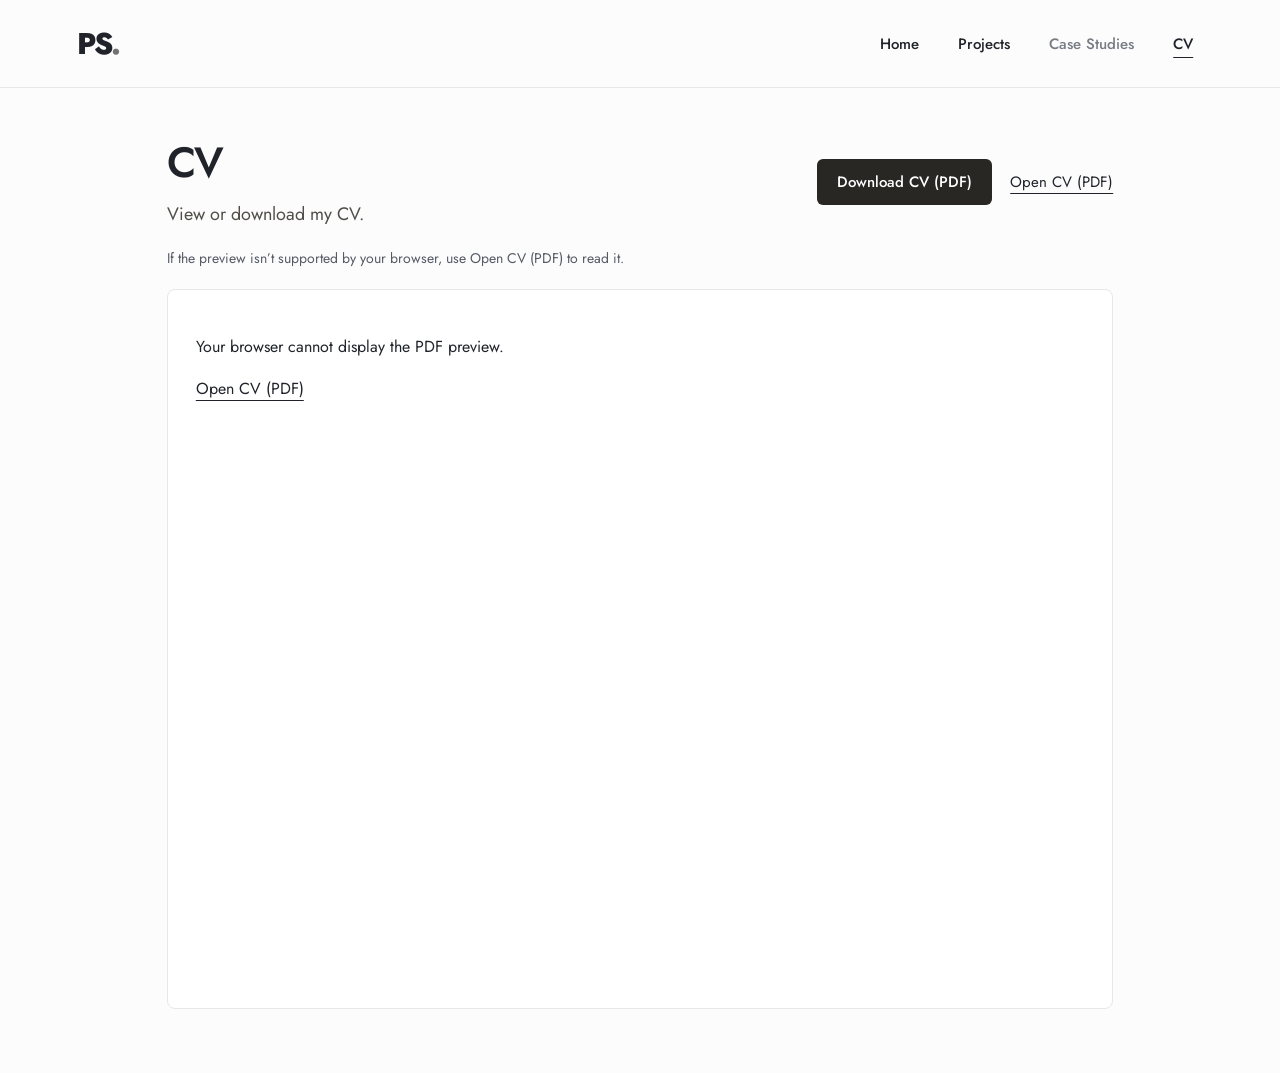
==== cv/index.html @ 17fa0f4b "Add supplied CV with PDF preview, download and site navigation" ====
<!doctype html>
<html lang="en">
  <head>
    <meta charset="utf-8">
    <meta name="viewport" content="width=device-width, initial-scale=1">
    <meta name="description" content="Read and download Pegah Soltani’s CV.">
    <title>CV · Pegah Soltani</title>
    <link rel="stylesheet" href="../assets/styles.css">
    <link rel="stylesheet" href="../assets/cv.css">
  </head>
  <body>
    <a class="skip-link" href="#main">Skip to content</a>
    <header class="site-header">
      <a class="wordmark" href="../" aria-label="Pegah Soltani, Home">PS<span>.</span></a>
      <nav aria-label="Main navigation">
        <a href="../">Home</a>
        <a href="../projects/">Projects</a>
        <span aria-disabled="true" title="This section will be built in a later review">Case Studies</span>
        <a href="./" aria-current="page">CV</a>
      </nav>
    </header>
    <main id="main" class="cv-page">
      <div class="cv-heading">
        <div>
          <h1>CV</h1>
          <p>View or download my CV.</p>
        </div>
        <div class="cv-actions">
          <a class="cv-download" href="../assets/Pegah-Soltani-CV.pdf" download="Pegah-Soltani-CV.pdf">Download CV (PDF)</a>
          <a href="../assets/Pegah-Soltani-CV.pdf" target="_blank" rel="noopener noreferrer">Open CV (PDF)</a>
        </div>
      </div>
      <p class="cv-preview-help">If the preview isn’t supported by your browser, use Open CV (PDF) to read it.</p>
      <object class="cv-preview" data="../assets/Pegah-Soltani-CV.pdf#view=FitH" type="application/pdf" aria-label="Pegah Soltani’s CV preview">
        <div class="cv-fallback">
          <p>Your browser cannot display the PDF preview.</p>
          <a href="../assets/Pegah-Soltani-CV.pdf" target="_blank" rel="noopener noreferrer">Open CV (PDF)</a>
        </div>
      </object>
    </main>
  </body>
</html>
---- assets/styles.css ----
@font-face {
  font-family: Jost;
  src: url("fonts/jost-variable.ttf") format("truetype");
  font-weight: 100 900;
  font-style: normal;
  font-display: swap;
}
:root { color-scheme: light; font-family: Jost, Futura, "Century Gothic", sans-serif; color: #20232a; background: #fcfcfd; --cpp-purple: #4747d1; --pacing-teal: #0f6b64; --surface-border: #e5e7eb; --media-shadow: 0 14px 32px -22px rgb(20 28 44 / 40%); }
* { box-sizing: border-box; }
body { margin: 0; }
a { color: inherit; text-underline-offset: 6px; }
a:focus-visible { outline: 3px solid #3373ad; outline-offset: 6px; }
[hidden] { display: none !important; }
.skip-link { position: absolute; top: -80px; left: 20px; padding: 12px; background: white; z-index: 20; }
.skip-link:focus { top: 12px; }
.site-header { max-width: 1440px; margin: auto; padding: 22px 6%; display: flex; align-items: center; justify-content: space-between; gap: 20px; border-bottom: 1px solid var(--surface-border); margin-bottom: 22px; }
.wordmark { font-weight: 800; font-size: 30px; text-decoration: none; letter-spacing: -2px; }
.wordmark span { color: #737373; }
nav { display: flex; gap: clamp(4px, 1.5vw, 20px); flex-wrap: wrap; font-size: 15px; font-weight: 500; min-width: 0; }
nav > * { padding: 7px 10px; border-radius: 6px; }
nav a { text-decoration: none; transition: background .18s ease; }
nav a:hover { background: #eceef1; }
nav a[aria-current="page"] { text-decoration: underline; text-decoration-thickness: 1px; text-underline-offset: 8px; }
nav [aria-disabled] { color: #777b83; }
main { max-width: 1440px; margin: auto; }
.hero { position: relative; isolation: isolate; min-height: 470px; display: grid; grid-template-columns: minmax(0, 1fr) minmax(230px, .45fr); align-items: start; gap: 44px; padding: 72px 5%; margin: 0 3%; background: #454a4c; color: white; overflow: hidden; border-radius: 14px; box-shadow: 0 20px 48px -30px rgb(20 28 44 / 65%); }
.city-photo { position: absolute; inset: 0; width: 100%; height: 100%; object-fit: cover; object-position: var(--city-position, center); z-index: -3; }
.hero-shade { position: absolute; inset: 0; z-index: -1; background: linear-gradient(90deg, rgb(0 0 0 / 68%), rgb(0 0 0 / 48%)); }
.hero-copy { padding: 6px 0; }
h1 { margin: 0 0 18px; font-size: clamp(30px, 3.3vw, 46px); line-height: 1.2; font-weight: 550; letter-spacing: -.025em; }
.hero-introduction, .hero-title { margin: 0; font-size: 18px; font-weight: 400; line-height: 1.6; }
.hero-location { margin: 16px 0 0; font-size: 16px; }
.city-placeholder { position: absolute; right: 24px; bottom: 16px; margin: 0; color: #dedede; font-size: 13px; letter-spacing: .03em; }
.profile { text-align: center; width: min(100%, 310px); justify-self: end; }
.portrait-placeholder { min-height: 210px; background: #f1f0ed; display: grid; align-content: center; padding: 28px; color: #636363; font-size: 17px; line-height: 1.7; }
.portrait-placeholder small { font-size: 13px; }
.portrait-photo { width: 100%; aspect-ratio: 1; object-fit: cover; object-position: 38% 50%; border-radius: 50%; display: block; border: 3px solid rgb(255 255 255 / 75%); box-shadow: 0 12px 36px rgb(0 0 0 / 28%); }
.contact-links { list-style: none; padding: 0; margin: 20px 0 0; display: flex; justify-content: center; flex-wrap: wrap; gap: 18px; font-size: 14px; }
.contact-links [aria-disabled] { color: #eee; }
.contact-placeholder { font-size: 12px; color: #eee; margin: 10px 0 0; }
.home-content { padding: 64px 8% 80px; }
.home-content > section { margin-bottom: 56px; }
.featured-section, .dublin-section, .hobbies-section { padding-top: 40px; border-top: 1px solid var(--surface-border); }
h2 { margin: 0 0 24px; font-size: 30px; font-weight: 550; line-height: 1.25; letter-spacing: -.02em; }
h3 { margin: 0 0 18px; font-size: 28px; font-weight: 600; line-height: 1.25; }
.home-content p, .project-content p { font-size: 19px; font-weight: 400; line-height: 1.7; margin: 0 0 18px; color: #444850; }
.about-section { max-width: 930px; }
.featured-projects { display: grid; grid-template-columns: minmax(0, 1fr) minmax(0, 1fr); column-gap: 15%; row-gap: 36px; }
.project-panel { display: grid; min-height: 190px; padding: 24px; place-items: center; text-align: center; border: 1px solid var(--surface-border); border-radius: 10px; background: #f1f2f4; font-size: 26px; font-weight: 550; text-decoration: none; box-shadow: 0 10px 28px -18px rgb(20 28 44 / 45%); transition: background .18s ease, transform .18s ease, box-shadow .18s ease; }
.project-panel:hover { background: #e9ebef; transform: translateY(-3px); box-shadow: 0 18px 36px -20px rgb(20 28 44 / 50%); }
.project-panel[data-theme="catalyst-purple"] { background: var(--cpp-purple); color: white; border-color: var(--cpp-purple); font-weight: 600; }
.project-panel[data-theme="catalyst-purple"]:hover { background: #3c3cb6; }
.project-panel[data-theme="pacing-teal"] { background: var(--pacing-teal); color: white; border-color: var(--pacing-teal); font-weight: 600; }
.project-panel[data-theme="pacing-teal"]:hover { background: #0b5953; }
.home-content .project-summary { font-size: 16px; margin: 20px 0 12px; line-height: 1.6; }
.featured-projects article > a:last-child, .project-list article > a:last-child { display: inline-block; font-size: 15px; font-weight: 500; }
.dublin-layout { display: grid; grid-template-columns: minmax(0, 1.5fr) minmax(0, .85fr); gap: 9%; align-items: start; }
.home-content img { width: 100%; height: auto; display: block; border-radius: 8px; box-shadow: var(--media-shadow); }
.hiking-layout { display: grid; grid-template-columns: minmax(0, 1fr) minmax(0, 1fr); gap: 7%; align-items: start; }
.dancing-section { display: grid; grid-template-columns: minmax(0, .9fr) minmax(0, 1.1fr); gap: 6%; margin-top: 48px; align-items: start; }
.dancing-gallery { display: grid; grid-template-columns: minmax(0, .6fr) minmax(0, 1fr); gap: 16px; align-items: stretch; }
.dancing-crop { position: relative; min-width: 0; border-radius: 8px; overflow: hidden; box-shadow: var(--media-shadow); }
.dancing-crop img { position: absolute; inset: 0; width: 100%; height: 100%; object-fit: cover; object-position: center 42%; border-radius: 0; box-shadow: none; }
.media-fallback { padding: 30px; background: #f1f0ed; }
.project-content { max-width: 1000px; margin: auto; padding: 44px 6% 72px; }
.project-content h1 { margin-top: 30px; }
.project-content h2 { margin-top: 44px; }
.project-content h3 { margin-top: 28px; font-size: 23px; }
.project-content .project-subtitle { font-size: 25px; }
.project-content .project-meta { color: #555; font-size: 16px; }
.project-content li { font-size: 19px; font-weight: 400; line-height: 1.7; margin-bottom: 10px; }
.project-list { display: grid; gap: 36px; }
.project-list .project-panel { min-height: 160px; }
@media (prefers-reduced-motion: reduce) { .project-panel, nav a { transition: none; } .project-panel:hover { transform: none; } }
@media (max-width: 700px) {
  .site-header { padding: 18px 5%; align-items: flex-start; margin-bottom: 16px; }
  nav { gap: 4px 6px; justify-content: flex-end; font-size: 14px; max-width: 265px; }
  nav > * { padding: 6px; }
  .hero { margin: 0 4%; min-height: 470px; grid-template-columns: minmax(0, 1fr); padding: 40px 8%; gap: 28px; border-radius: 12px; }
  .hero-copy { padding: 0; }
  h1 { font-size: clamp(30px, 6vw, 40px); }
  .hero-title, .hero-introduction { font-size: 17px; }
  .city-placeholder { font-size: 11px; right: 16px; }
  .profile { width: min(100%, 280px); justify-self: center; }
  .portrait-placeholder { min-height: 230px; }
  .home-content { padding: 38px 8% 56px; }
  .home-content > section { margin-bottom: 38px; }
  .featured-section, .dublin-section, .hobbies-section { padding-top: 30px; }
  .home-content p, .project-content p, .project-content li { font-size: 17px; }
  h2 { font-size: 27px; }
  h3 { font-size: 25px; }
  .featured-projects, .dublin-layout, .hiking-layout, .dancing-section { grid-template-columns: minmax(0, 1fr); gap: 24px; }
  .project-panel { min-height: 160px; font-size: 23px; }
  .dublin-layout img { width: min(100%, 340px); }
  .dancing-section { margin-top: 38px; }
}
---- assets/cv.css ----
.cv-page { max-width: 1100px; padding: 28px 6% 64px; }
.cv-heading { display: flex; align-items: center; justify-content: space-between; flex-wrap: wrap; gap: 24px; margin-bottom: 20px; }
.cv-heading h1 { margin-bottom: 12px; }
.cv-heading p { margin: 0; color: #514e49; font-size: 18px; }
.cv-actions { display: flex; align-items: center; flex-wrap: wrap; gap: 18px; font-size: 15px; }
.cv-download { display: inline-flex; align-items: center; min-height: 44px; padding: 12px 20px; border-radius: 6px; color: white; background: #282724; font-weight: 500; text-decoration: none; }
.cv-download:hover { background: #44413b; }
.cv-preview-help { font-size: 14px; line-height: 1.6; color: #555a64; margin: 0 0 20px; }
.cv-preview { display: block; width: 100%; height: 80vh; min-height: 600px; border: 1px solid var(--surface-border); border-radius: 8px; background: #fff; }
.cv-fallback { padding: 28px; line-height: 1.6; }
@media (max-width: 700px) {
  .cv-page { padding: 22px 8% 48px; }
  .cv-preview { min-height: 440px; }
}
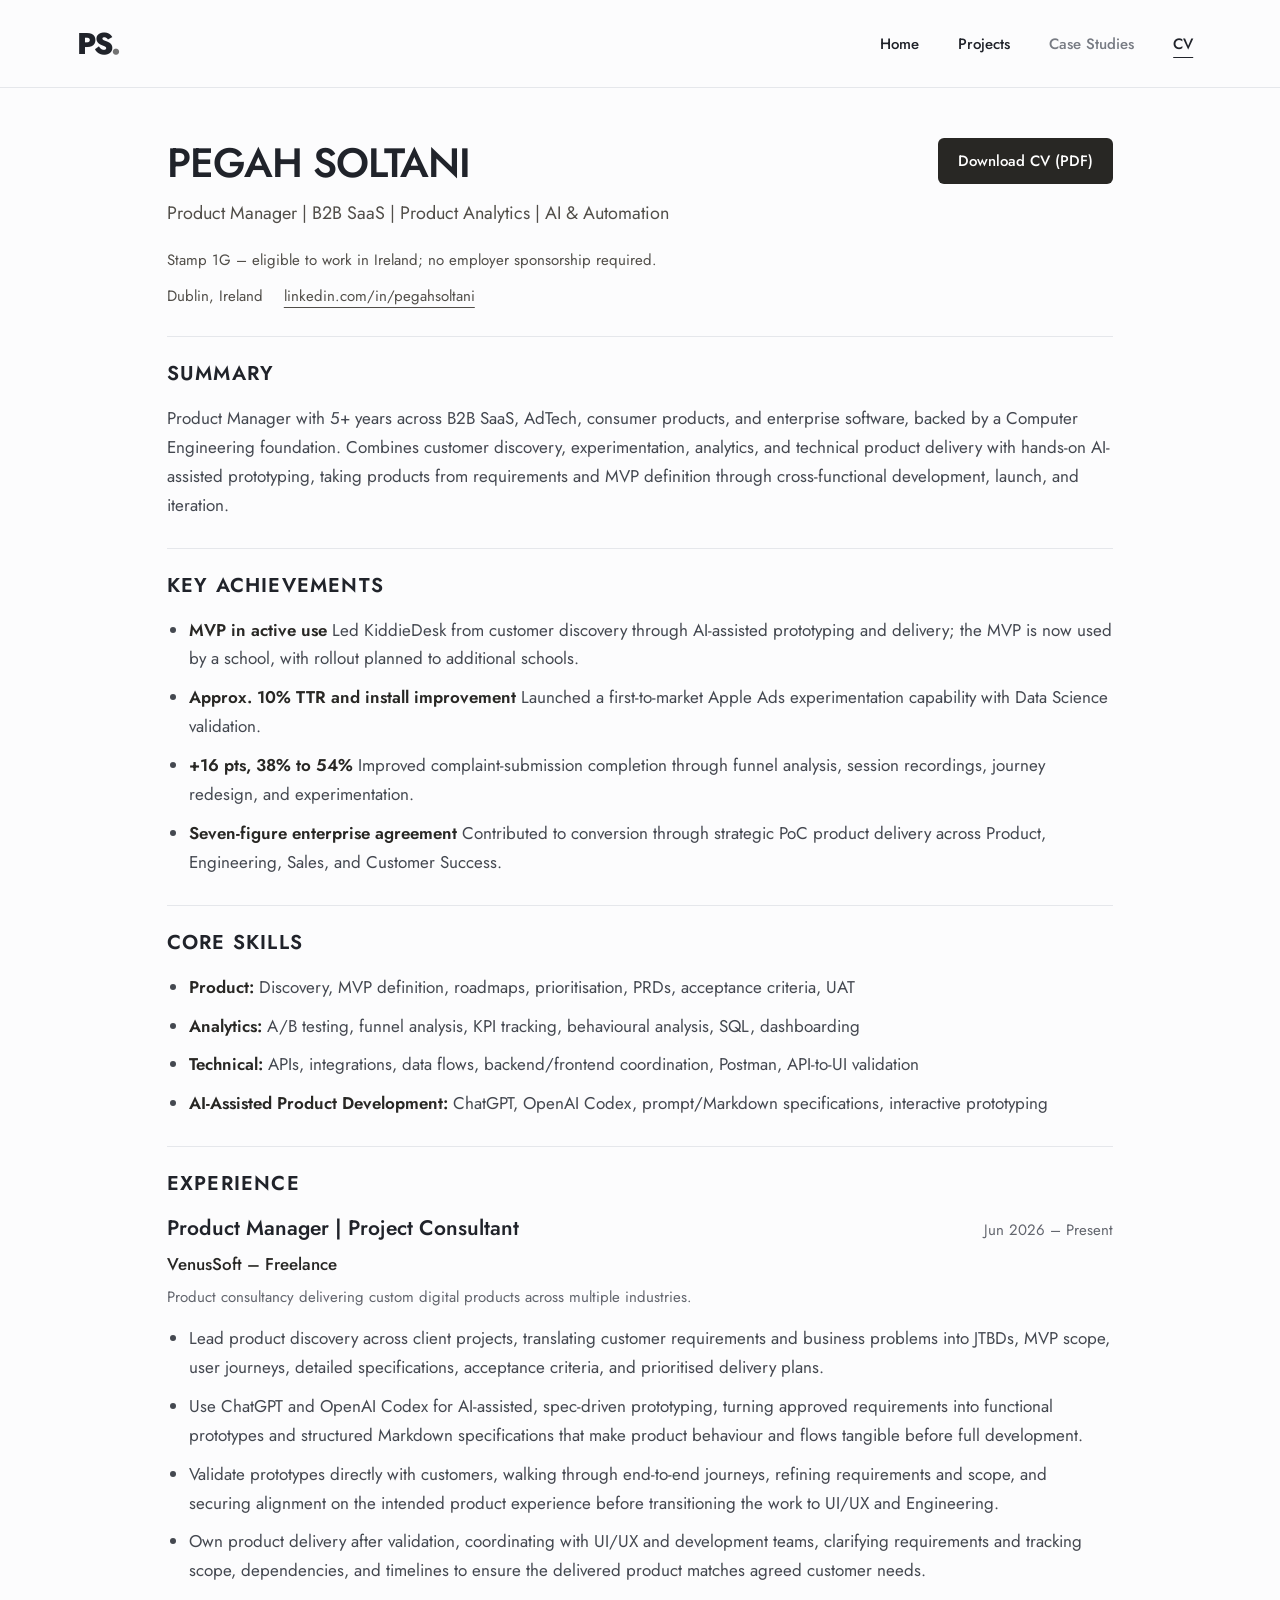
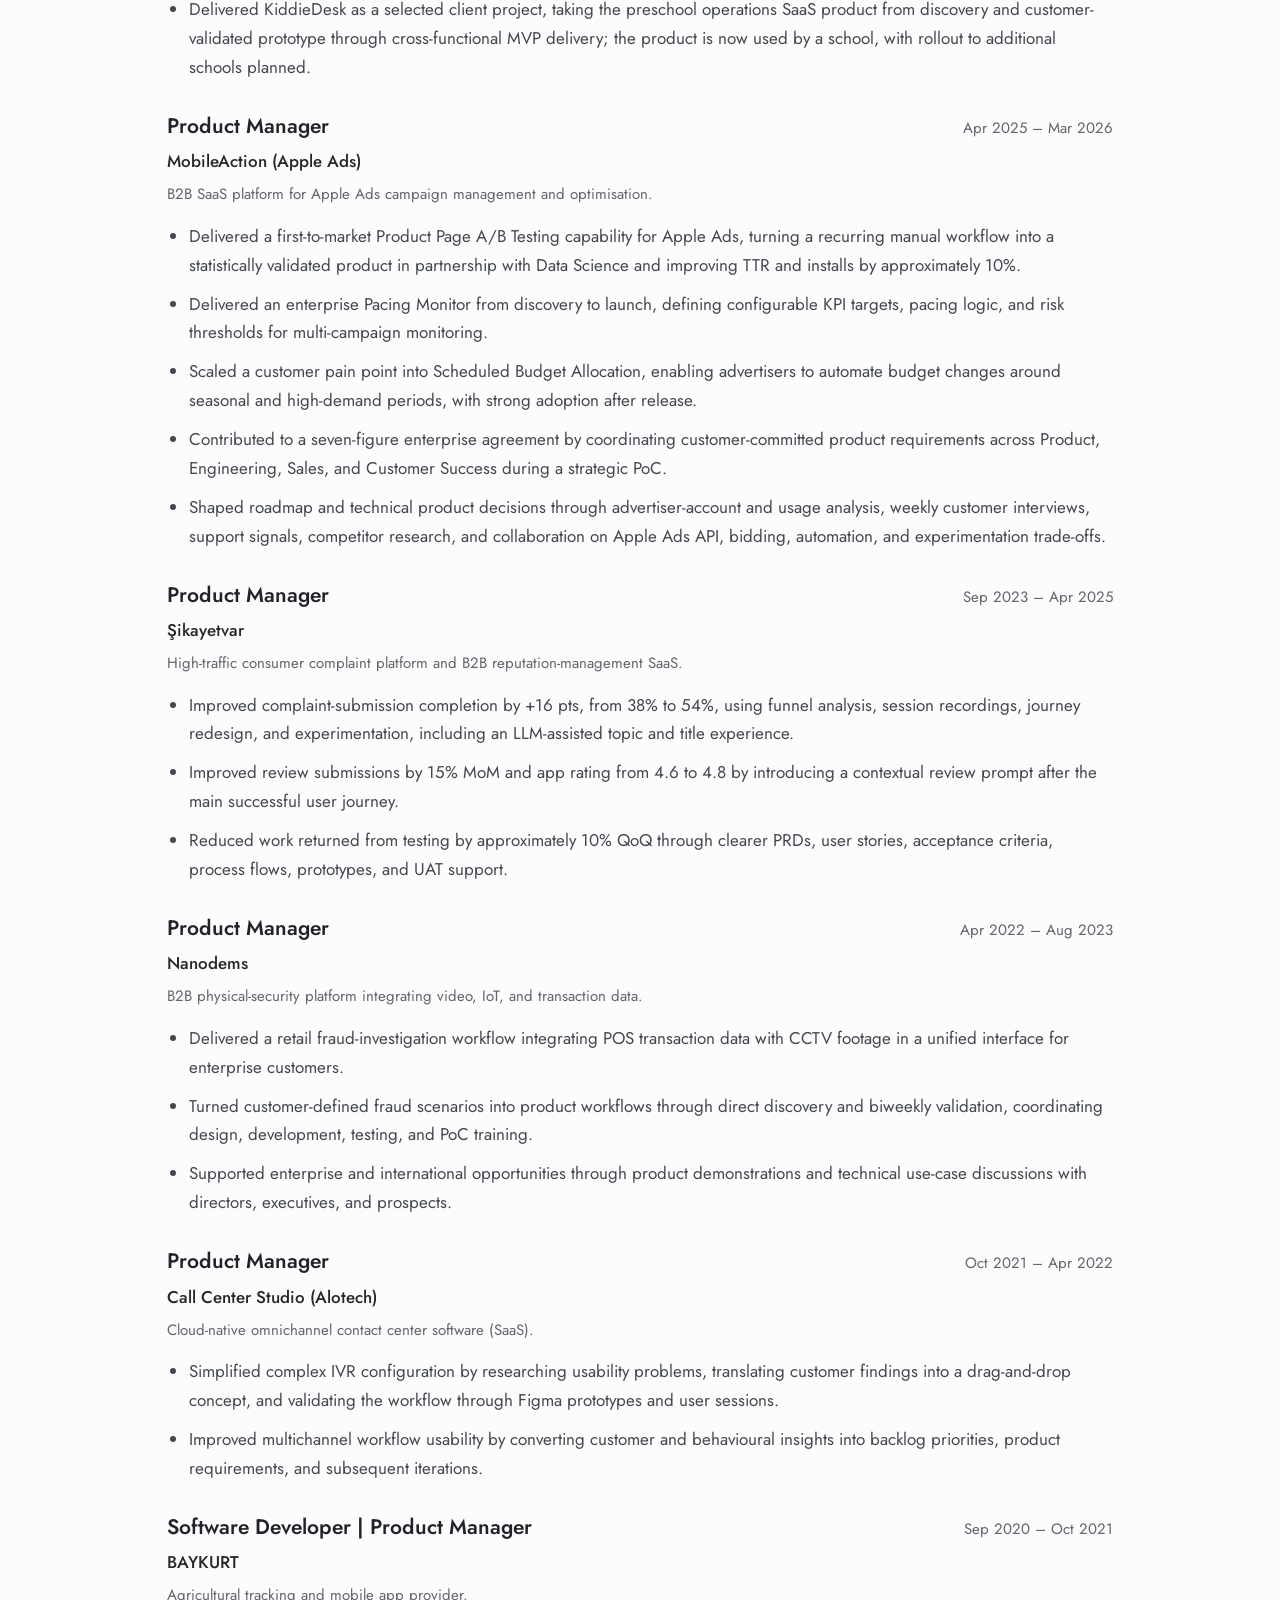
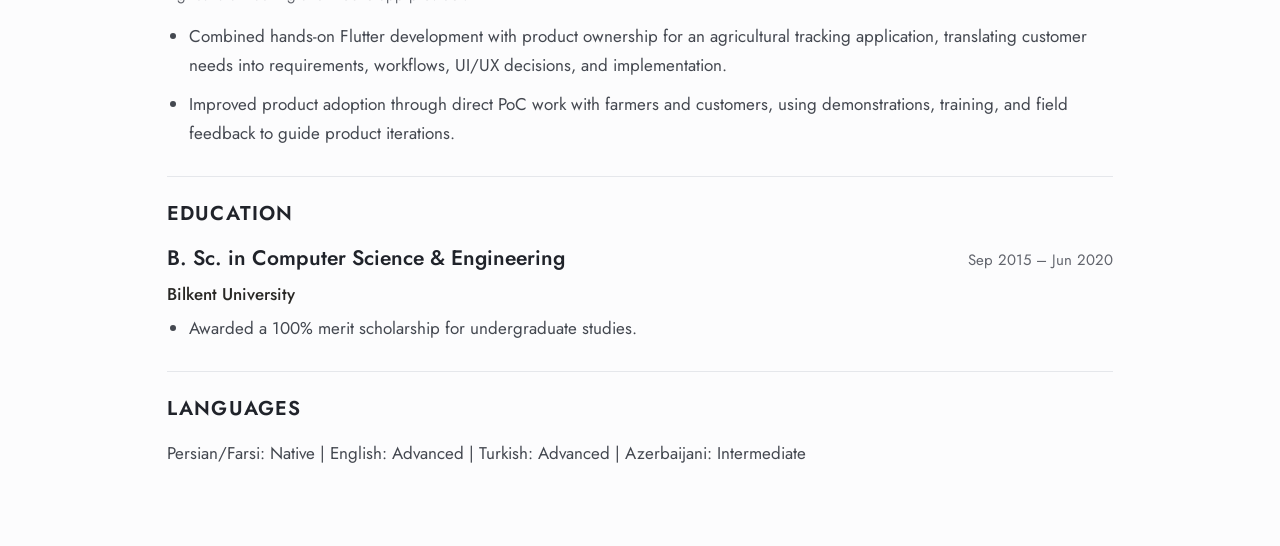
==== commit cec44048: "Render CV as native page content with original PDF download" ====
--- a/cv/index.html
+++ b/cv/index.html
@@ -20,23 +20,10 @@
       </nav>
     </header>
     <main id="main" class="cv-page">
-      <div class="cv-heading">
-        <div>
-          <h1>CV</h1>
-          <p>View or download my CV.</p>
-        </div>
-        <div class="cv-actions">
-          <a class="cv-download" href="../assets/Pegah-Soltani-CV.pdf" download="Pegah-Soltani-CV.pdf">Download CV (PDF)</a>
-          <a href="../assets/Pegah-Soltani-CV.pdf" target="_blank" rel="noopener noreferrer">Open CV (PDF)</a>
-        </div>
-      </div>
-      <p class="cv-preview-help">If the preview isn’t supported by your browser, use Open CV (PDF) to read it.</p>
-      <object class="cv-preview" data="../assets/Pegah-Soltani-CV.pdf#view=FitH" type="application/pdf" aria-label="Pegah Soltani’s CV preview">
-        <div class="cv-fallback">
-          <p>Your browser cannot display the PDF preview.</p>
-          <a href="../assets/Pegah-Soltani-CV.pdf" target="_blank" rel="noopener noreferrer">Open CV (PDF)</a>
-        </div>
-      </object>
+      <div class="cv-heading"><div><h1>PEGAH SOLTANI</h1><p class="cv-tagline">Product Manager | B2B SaaS | Product Analytics | AI &amp; Automation</p></div><a class="cv-download" href="../assets/Pegah-Soltani-CV.pdf" download="Pegah-Soltani-CV.pdf">Download CV (PDF)</a></div>
+      <p class="cv-eligibility">Stamp 1G – eligible to work in Ireland; no employer sponsorship required.</p>
+      <p class="cv-contact">Dublin, Ireland <a href="https://www.linkedin.com/in/pegahsoltani" target="_blank" rel="noopener noreferrer">linkedin.com/in/pegahsoltani</a></p>
+      <div class="cv-document"><section aria-labelledby="cv-summary"><h2 id="cv-summary">SUMMARY</h2><p>Product Manager with 5+ years across B2B SaaS, AdTech, consumer products, and enterprise software, backed by a Computer Engineering foundation. Combines customer discovery, experimentation, analytics, and technical product delivery with hands-on AI-assisted prototyping, taking products from requirements and MVP definition through cross-functional development, launch, and iteration.</p></section><section aria-labelledby="cv-achievements"><h2 id="cv-achievements">KEY ACHIEVEMENTS</h2><ul><li><strong>MVP in active use</strong> Led KiddieDesk from customer discovery through AI-assisted prototyping and delivery; the MVP is now used by a school, with rollout planned to additional schools.</li><li><strong>Approx. 10% TTR and install improvement</strong> Launched a first-to-market Apple Ads experimentation capability with Data Science validation.</li><li><strong>+16 pts, 38% to 54%</strong> Improved complaint-submission completion through funnel analysis, session recordings, journey redesign, and experimentation.</li><li><strong>Seven-figure enterprise agreement</strong> Contributed to conversion through strategic PoC product delivery across Product, Engineering, Sales, and Customer Success.</li></ul></section><section aria-labelledby="cv-skills"><h2 id="cv-skills">CORE SKILLS</h2><ul><li><strong>Product:</strong> Discovery, MVP definition, roadmaps, prioritisation, PRDs, acceptance criteria, UAT</li><li><strong>Analytics:</strong> A/B testing, funnel analysis, KPI tracking, behavioural analysis, SQL, dashboarding</li><li><strong>Technical:</strong> APIs, integrations, data flows, backend/frontend coordination, Postman, API-to-UI validation</li><li><strong>AI-Assisted Product Development:</strong> ChatGPT, OpenAI Codex, prompt/Markdown specifications, interactive prototyping</li></ul></section><section aria-labelledby="cv-experience"><h2 id="cv-experience">EXPERIENCE</h2><article class="cv-entry"><div class="cv-entry-heading"><h3>Product Manager | Project Consultant</h3><p class="cv-dates">Jun 2026 – Present</p></div><p class="cv-company">VenusSoft – Freelance</p><p class="cv-context">Product consultancy delivering custom digital products across multiple industries.</p><ul><li>Lead product discovery across client projects, translating customer requirements and business problems into JTBDs, MVP scope, user journeys, detailed specifications, acceptance criteria, and prioritised delivery plans.</li><li>Use ChatGPT and OpenAI Codex for AI-assisted, spec-driven prototyping, turning approved requirements into functional prototypes and structured Markdown specifications that make product behaviour and flows tangible before full development.</li><li>Validate prototypes directly with customers, walking through end-to-end journeys, refining requirements and scope, and securing alignment on the intended product experience before transitioning the work to UI/UX and Engineering.</li><li>Own product delivery after validation, coordinating with UI/UX and development teams, clarifying requirements and tracking scope, dependencies, and timelines to ensure the delivered product matches agreed customer needs.</li><li>Delivered KiddieDesk as a selected client project, taking the preschool operations SaaS product from discovery and customer-validated prototype through cross-functional MVP delivery; the product is now used by a school, with rollout to additional schools planned.</li></ul></article><article class="cv-entry"><div class="cv-entry-heading"><h3>Product Manager</h3><p class="cv-dates">Apr 2025 – Mar 2026</p></div><p class="cv-company">MobileAction (Apple Ads)</p><p class="cv-context">B2B SaaS platform for Apple Ads campaign management and optimisation.</p><ul><li>Delivered a first-to-market Product Page A/B Testing capability for Apple Ads, turning a recurring manual workflow into a statistically validated product in partnership with Data Science and improving TTR and installs by approximately 10%.</li><li>Delivered an enterprise Pacing Monitor from discovery to launch, defining configurable KPI targets, pacing logic, and risk thresholds for multi-campaign monitoring.</li><li>Scaled a customer pain point into Scheduled Budget Allocation, enabling advertisers to automate budget changes around seasonal and high-demand periods, with strong adoption after release.</li><li>Contributed to a seven-figure enterprise agreement by coordinating customer-committed product requirements across Product, Engineering, Sales, and Customer Success during a strategic PoC.</li><li>Shaped roadmap and technical product decisions through advertiser-account and usage analysis, weekly customer interviews, support signals, competitor research, and collaboration on Apple Ads API, bidding, automation, and experimentation trade-offs.</li></ul></article><article class="cv-entry"><div class="cv-entry-heading"><h3>Product Manager</h3><p class="cv-dates">Sep 2023 – Apr 2025</p></div><p class="cv-company">Şikayetvar</p><p class="cv-context">High-traffic consumer complaint platform and B2B reputation-management SaaS.</p><ul><li>Improved complaint-submission completion by +16 pts, from 38% to 54%, using funnel analysis, session recordings, journey redesign, and experimentation, including an LLM-assisted topic and title experience.</li><li>Improved review submissions by 15% MoM and app rating from 4.6 to 4.8 by introducing a contextual review prompt after the main successful user journey.</li><li>Reduced work returned from testing by approximately 10% QoQ through clearer PRDs, user stories, acceptance criteria, process flows, prototypes, and UAT support.</li></ul></article><article class="cv-entry"><div class="cv-entry-heading"><h3>Product Manager</h3><p class="cv-dates">Apr 2022 – Aug 2023</p></div><p class="cv-company">Nanodems</p><p class="cv-context">B2B physical-security platform integrating video, IoT, and transaction data.</p><ul><li>Delivered a retail fraud-investigation workflow integrating POS transaction data with CCTV footage in a unified interface for enterprise customers.</li><li>Turned customer-defined fraud scenarios into product workflows through direct discovery and biweekly validation, coordinating design, development, testing, and PoC training.</li><li>Supported enterprise and international opportunities through product demonstrations and technical use-case discussions with directors, executives, and prospects.</li></ul></article><article class="cv-entry"><div class="cv-entry-heading"><h3>Product Manager</h3><p class="cv-dates">Oct 2021 – Apr 2022</p></div><p class="cv-company">Call Center Studio (Alotech)</p><p class="cv-context">Cloud-native omnichannel contact center software (SaaS).</p><ul><li>Simplified complex IVR configuration by researching usability problems, translating customer findings into a drag-and-drop concept, and validating the workflow through Figma prototypes and user sessions.</li><li>Improved multichannel workflow usability by converting customer and behavioural insights into backlog priorities, product requirements, and subsequent iterations.</li></ul></article><article class="cv-entry"><div class="cv-entry-heading"><h3>Software Developer | Product Manager</h3><p class="cv-dates">Sep 2020 – Oct 2021</p></div><p class="cv-company">BAYKURT</p><p class="cv-context">Agricultural tracking and mobile app provider.</p><ul><li>Combined hands-on Flutter development with product ownership for an agricultural tracking application, translating customer needs into requirements, workflows, UI/UX decisions, and implementation.</li><li>Improved product adoption through direct PoC work with farmers and customers, using demonstrations, training, and field feedback to guide product iterations.</li></ul></article></section><section aria-labelledby="cv-education"><h2 id="cv-education">EDUCATION</h2><article class="cv-entry"><div class="cv-entry-heading"><h3>B. Sc. in Computer Science &amp; Engineering</h3><p class="cv-dates">Sep 2015 – Jun 2020</p></div><p class="cv-company">Bilkent University</p><ul><li>Awarded a 100% merit scholarship for undergraduate studies.</li></ul></article></section><section aria-labelledby="cv-languages"><h2 id="cv-languages">LANGUAGES</h2><p>Persian/Farsi: Native | English: Advanced | Turkish: Advanced | Azerbaijani: Intermediate</p></section></div>
     </main>
   </body>
 </html>
--- a/assets/cv.css
+++ b/assets/cv.css
@@ -1,14 +1,27 @@
 .cv-page { max-width: 1100px; padding: 28px 6% 64px; }
-.cv-heading { display: flex; align-items: center; justify-content: space-between; flex-wrap: wrap; gap: 24px; margin-bottom: 20px; }
-.cv-heading h1 { margin-bottom: 12px; }
-.cv-heading p { margin: 0; color: #514e49; font-size: 18px; }
-.cv-actions { display: flex; align-items: center; flex-wrap: wrap; gap: 18px; font-size: 15px; }
-.cv-download { display: inline-flex; align-items: center; min-height: 44px; padding: 12px 20px; border-radius: 6px; color: white; background: #282724; font-weight: 500; text-decoration: none; }
+.cv-heading { display: flex; align-items: flex-start; justify-content: space-between; flex-wrap: wrap; gap: 24px; margin-bottom: 20px; }
+.cv-heading h1 { font-size: clamp(30px, 3.2vw, 44px); margin-bottom: 12px; }
+.cv-heading .cv-tagline { max-width: 60ch; margin: 0; color: #514e49; font-size: 18px; line-height: 1.6; }
+.cv-download { display: inline-flex; align-items: center; min-height: 44px; padding: 12px 20px; border-radius: 6px; color: white; background: #282724; font-size: 15px; font-weight: 500; text-decoration: none; }
 .cv-download:hover { background: #44413b; }
-.cv-preview-help { font-size: 14px; line-height: 1.6; color: #555a64; margin: 0 0 20px; }
-.cv-preview { display: block; width: 100%; height: 80vh; min-height: 600px; border: 1px solid var(--surface-border); border-radius: 8px; background: #fff; }
-.cv-fallback { padding: 28px; line-height: 1.6; }
+.cv-eligibility, .cv-contact { color: #514e49; font-size: 15px; line-height: 1.6; margin: 0 0 12px; }
+.cv-contact a { display: inline-block; margin-left: 16px; overflow-wrap: anywhere; }
+.cv-document section { margin-top: 28px; padding-top: 24px; border-top: 1px solid var(--surface-border); }
+.cv-document h2 { font-size: 20px; font-weight: 600; letter-spacing: .06em; margin: 0 0 18px; }
+.cv-document p, .cv-document li { font-size: 17px; line-height: 1.7; color: #444850; }
+.cv-document p { margin: 0 0 14px; }
+.cv-document ul { margin: 0; padding-left: 22px; }
+.cv-document li { margin-bottom: 10px; }
+.cv-document strong { font-weight: 600; color: #282724; }
+.cv-entry + .cv-entry { margin-top: 30px; }
+.cv-entry-heading { display: flex; flex-wrap: wrap; align-items: baseline; justify-content: space-between; gap: 8px 24px; }
+.cv-entry-heading h3 { font-size: 21px; font-weight: 550; line-height: 1.4; margin: 0 0 6px; }
+.cv-entry-heading .cv-dates { font-size: 15px; margin: 0 0 6px; color: #62656d; }
+.cv-document .cv-company { font-size: 17px; font-weight: 500; color: #282724; margin-bottom: 6px; }
+.cv-document .cv-context { font-size: 15px; color: #62656d; margin-bottom: 14px; }
 @media (max-width: 700px) {
   .cv-page { padding: 22px 8% 48px; }
-  .cv-preview { min-height: 440px; }
+  .cv-document h2 { font-size: 18px; }
+  .cv-entry-heading h3 { font-size: 20px; }
+  .cv-contact a { margin: 6px 0 0; display: block; }
 }
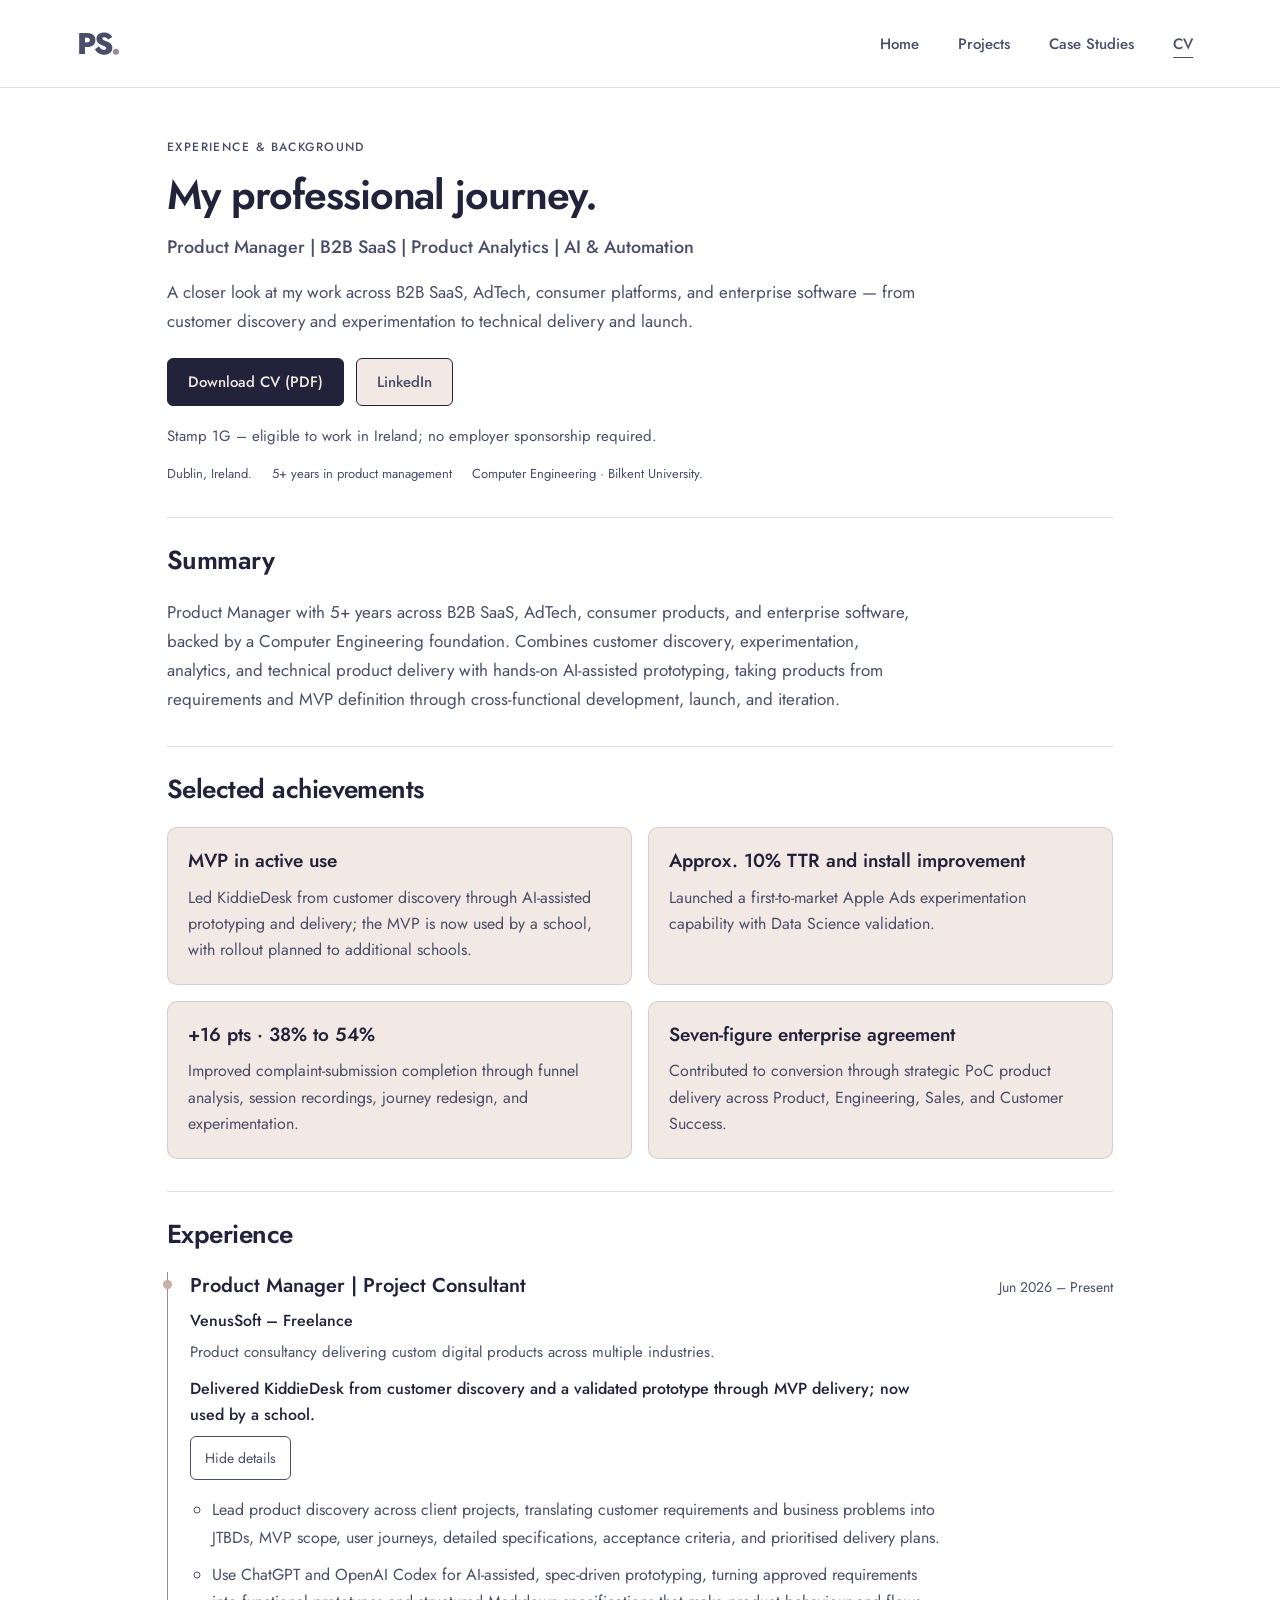
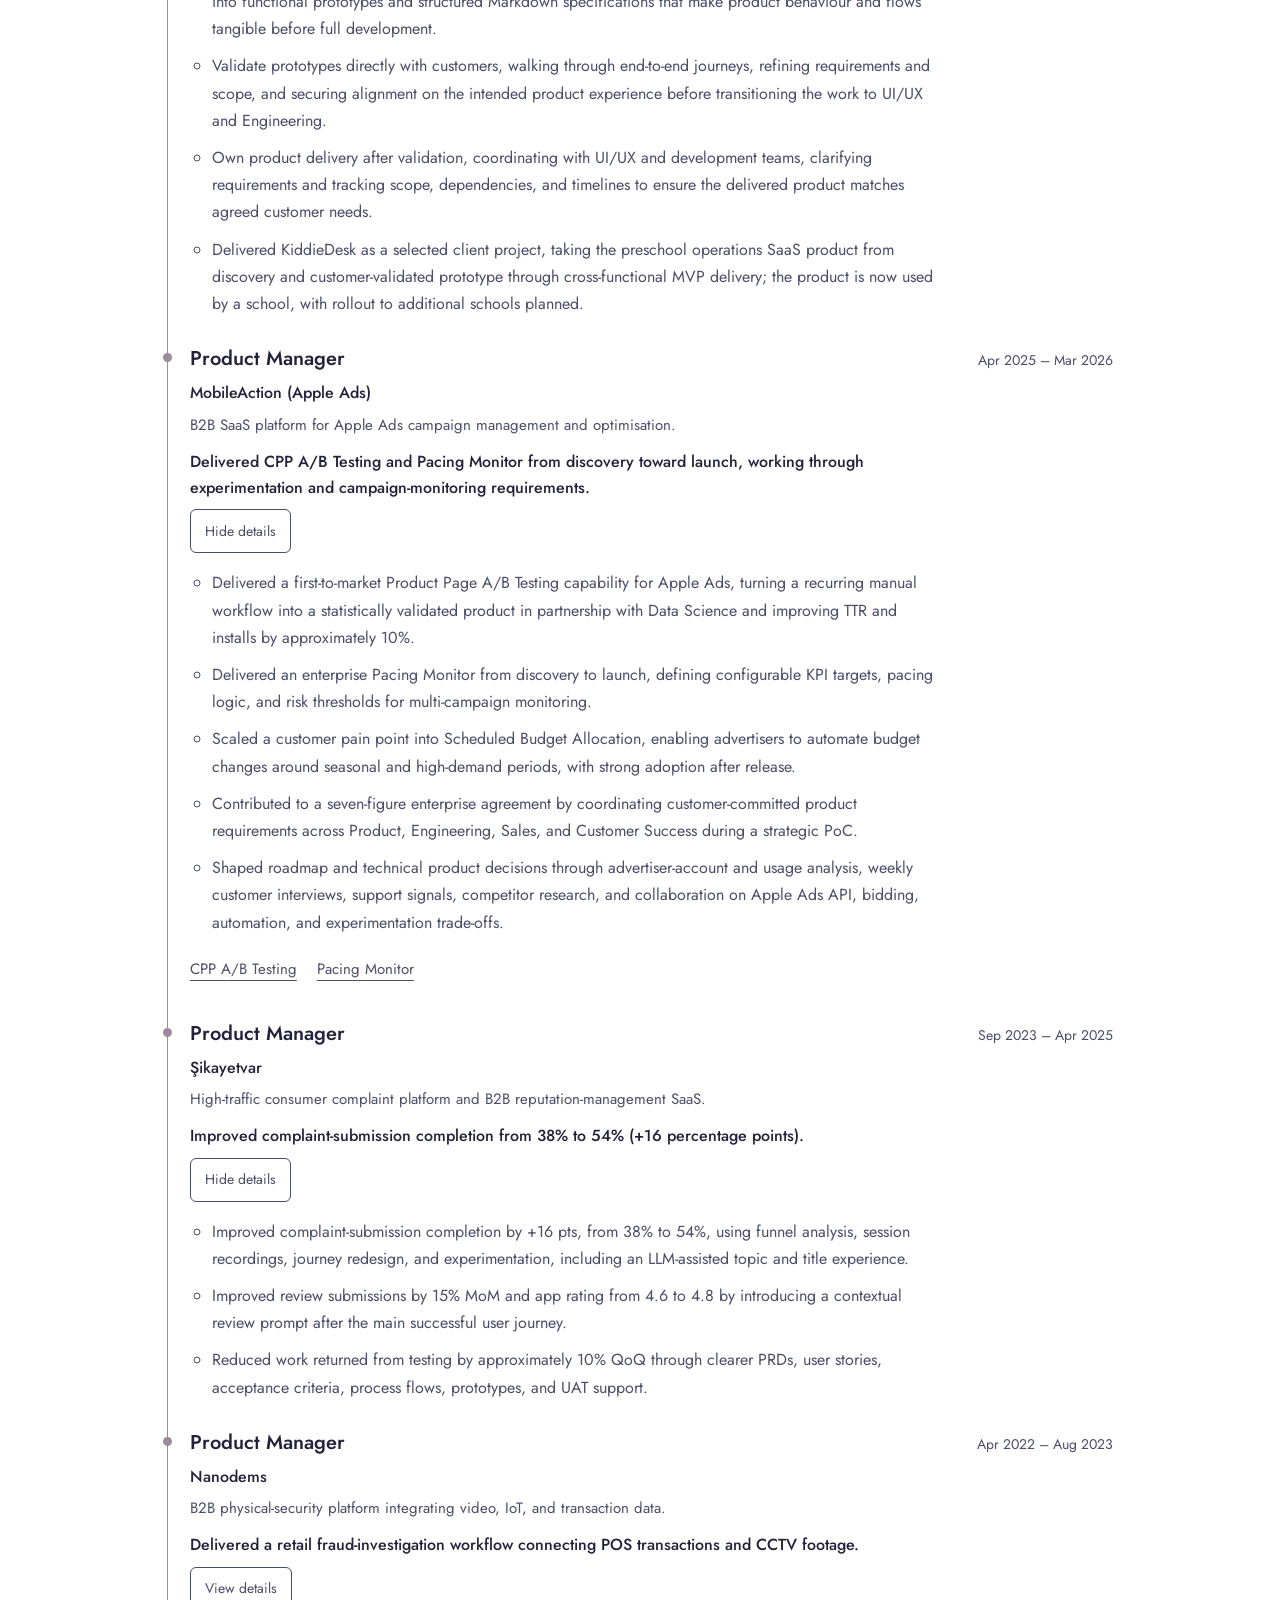
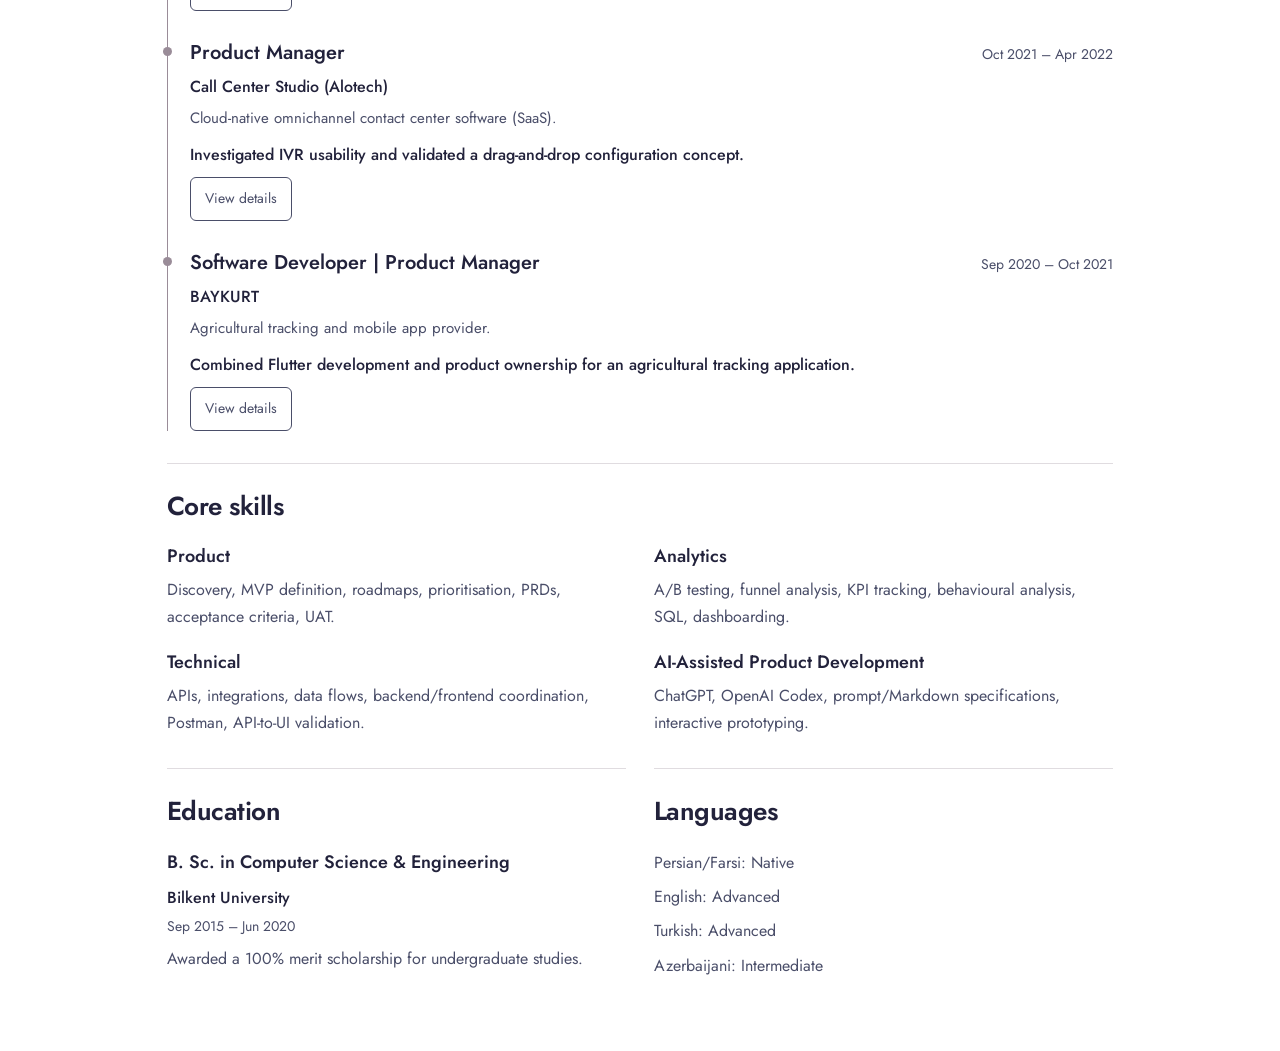
==== commit 0e224176: "Build hybrid web CV with source-checked achievements and accessible timeline" ====
--- a/cv/index.html
+++ b/cv/index.html
@@ -7,6 +7,7 @@
     <title>CV · Pegah Soltani</title>
     <link rel="stylesheet" href="../assets/styles.css">
     <link rel="stylesheet" href="../assets/cv.css">
+    <script type="module" src="../assets/cv.js"></script>
   </head>
   <body>
     <a class="skip-link" href="#main">Skip to content</a>
@@ -20,10 +21,56 @@
       </nav>
     </header>
     <main id="main" class="cv-page">
-      <div class="cv-heading"><div><h1>PEGAH SOLTANI</h1><p class="cv-tagline">Product Manager | B2B SaaS | Product Analytics | AI &amp; Automation</p></div><a class="cv-download" href="../assets/Pegah-Soltani-CV.pdf" download="Pegah-Soltani-CV.pdf">Download CV (PDF)</a></div>
-      <p class="cv-eligibility">Stamp 1G – eligible to work in Ireland; no employer sponsorship required.</p>
-      <p class="cv-contact">Dublin, Ireland <a href="https://www.linkedin.com/in/pegahsoltani" target="_blank" rel="noopener noreferrer">linkedin.com/in/pegahsoltani</a></p>
-      <div class="cv-document"><section aria-labelledby="cv-summary"><h2 id="cv-summary">SUMMARY</h2><p>Product Manager with 5+ years across B2B SaaS, AdTech, consumer products, and enterprise software, backed by a Computer Engineering foundation. Combines customer discovery, experimentation, analytics, and technical product delivery with hands-on AI-assisted prototyping, taking products from requirements and MVP definition through cross-functional development, launch, and iteration.</p></section><section aria-labelledby="cv-achievements"><h2 id="cv-achievements">KEY ACHIEVEMENTS</h2><ul><li><strong>MVP in active use</strong> Led KiddieDesk from customer discovery through AI-assisted prototyping and delivery; the MVP is now used by a school, with rollout planned to additional schools.</li><li><strong>Approx. 10% TTR and install improvement</strong> Launched a first-to-market Apple Ads experimentation capability with Data Science validation.</li><li><strong>+16 pts, 38% to 54%</strong> Improved complaint-submission completion through funnel analysis, session recordings, journey redesign, and experimentation.</li><li><strong>Seven-figure enterprise agreement</strong> Contributed to conversion through strategic PoC product delivery across Product, Engineering, Sales, and Customer Success.</li></ul></section><section aria-labelledby="cv-skills"><h2 id="cv-skills">CORE SKILLS</h2><ul><li><strong>Product:</strong> Discovery, MVP definition, roadmaps, prioritisation, PRDs, acceptance criteria, UAT</li><li><strong>Analytics:</strong> A/B testing, funnel analysis, KPI tracking, behavioural analysis, SQL, dashboarding</li><li><strong>Technical:</strong> APIs, integrations, data flows, backend/frontend coordination, Postman, API-to-UI validation</li><li><strong>AI-Assisted Product Development:</strong> ChatGPT, OpenAI Codex, prompt/Markdown specifications, interactive prototyping</li></ul></section><section aria-labelledby="cv-experience"><h2 id="cv-experience">EXPERIENCE</h2><article class="cv-entry"><div class="cv-entry-heading"><h3>Product Manager | Project Consultant</h3><p class="cv-dates">Jun 2026 – Present</p></div><p class="cv-company">VenusSoft – Freelance</p><p class="cv-context">Product consultancy delivering custom digital products across multiple industries.</p><ul><li>Lead product discovery across client projects, translating customer requirements and business problems into JTBDs, MVP scope, user journeys, detailed specifications, acceptance criteria, and prioritised delivery plans.</li><li>Use ChatGPT and OpenAI Codex for AI-assisted, spec-driven prototyping, turning approved requirements into functional prototypes and structured Markdown specifications that make product behaviour and flows tangible before full development.</li><li>Validate prototypes directly with customers, walking through end-to-end journeys, refining requirements and scope, and securing alignment on the intended product experience before transitioning the work to UI/UX and Engineering.</li><li>Own product delivery after validation, coordinating with UI/UX and development teams, clarifying requirements and tracking scope, dependencies, and timelines to ensure the delivered product matches agreed customer needs.</li><li>Delivered KiddieDesk as a selected client project, taking the preschool operations SaaS product from discovery and customer-validated prototype through cross-functional MVP delivery; the product is now used by a school, with rollout to additional schools planned.</li></ul></article><article class="cv-entry"><div class="cv-entry-heading"><h3>Product Manager</h3><p class="cv-dates">Apr 2025 – Mar 2026</p></div><p class="cv-company">MobileAction (Apple Ads)</p><p class="cv-context">B2B SaaS platform for Apple Ads campaign management and optimisation.</p><ul><li>Delivered a first-to-market Product Page A/B Testing capability for Apple Ads, turning a recurring manual workflow into a statistically validated product in partnership with Data Science and improving TTR and installs by approximately 10%.</li><li>Delivered an enterprise Pacing Monitor from discovery to launch, defining configurable KPI targets, pacing logic, and risk thresholds for multi-campaign monitoring.</li><li>Scaled a customer pain point into Scheduled Budget Allocation, enabling advertisers to automate budget changes around seasonal and high-demand periods, with strong adoption after release.</li><li>Contributed to a seven-figure enterprise agreement by coordinating customer-committed product requirements across Product, Engineering, Sales, and Customer Success during a strategic PoC.</li><li>Shaped roadmap and technical product decisions through advertiser-account and usage analysis, weekly customer interviews, support signals, competitor research, and collaboration on Apple Ads API, bidding, automation, and experimentation trade-offs.</li></ul></article><article class="cv-entry"><div class="cv-entry-heading"><h3>Product Manager</h3><p class="cv-dates">Sep 2023 – Apr 2025</p></div><p class="cv-company">Şikayetvar</p><p class="cv-context">High-traffic consumer complaint platform and B2B reputation-management SaaS.</p><ul><li>Improved complaint-submission completion by +16 pts, from 38% to 54%, using funnel analysis, session recordings, journey redesign, and experimentation, including an LLM-assisted topic and title experience.</li><li>Improved review submissions by 15% MoM and app rating from 4.6 to 4.8 by introducing a contextual review prompt after the main successful user journey.</li><li>Reduced work returned from testing by approximately 10% QoQ through clearer PRDs, user stories, acceptance criteria, process flows, prototypes, and UAT support.</li></ul></article><article class="cv-entry"><div class="cv-entry-heading"><h3>Product Manager</h3><p class="cv-dates">Apr 2022 – Aug 2023</p></div><p class="cv-company">Nanodems</p><p class="cv-context">B2B physical-security platform integrating video, IoT, and transaction data.</p><ul><li>Delivered a retail fraud-investigation workflow integrating POS transaction data with CCTV footage in a unified interface for enterprise customers.</li><li>Turned customer-defined fraud scenarios into product workflows through direct discovery and biweekly validation, coordinating design, development, testing, and PoC training.</li><li>Supported enterprise and international opportunities through product demonstrations and technical use-case discussions with directors, executives, and prospects.</li></ul></article><article class="cv-entry"><div class="cv-entry-heading"><h3>Product Manager</h3><p class="cv-dates">Oct 2021 – Apr 2022</p></div><p class="cv-company">Call Center Studio (Alotech)</p><p class="cv-context">Cloud-native omnichannel contact center software (SaaS).</p><ul><li>Simplified complex IVR configuration by researching usability problems, translating customer findings into a drag-and-drop concept, and validating the workflow through Figma prototypes and user sessions.</li><li>Improved multichannel workflow usability by converting customer and behavioural insights into backlog priorities, product requirements, and subsequent iterations.</li></ul></article><article class="cv-entry"><div class="cv-entry-heading"><h3>Software Developer | Product Manager</h3><p class="cv-dates">Sep 2020 – Oct 2021</p></div><p class="cv-company">BAYKURT</p><p class="cv-context">Agricultural tracking and mobile app provider.</p><ul><li>Combined hands-on Flutter development with product ownership for an agricultural tracking application, translating customer needs into requirements, workflows, UI/UX decisions, and implementation.</li><li>Improved product adoption through direct PoC work with farmers and customers, using demonstrations, training, and field feedback to guide product iterations.</li></ul></article></section><section aria-labelledby="cv-education"><h2 id="cv-education">EDUCATION</h2><article class="cv-entry"><div class="cv-entry-heading"><h3>B. Sc. in Computer Science &amp; Engineering</h3><p class="cv-dates">Sep 2015 – Jun 2020</p></div><p class="cv-company">Bilkent University</p><ul><li>Awarded a 100% merit scholarship for undergraduate studies.</li></ul></article></section><section aria-labelledby="cv-languages"><h2 id="cv-languages">LANGUAGES</h2><p>Persian/Farsi: Native | English: Advanced | Turkish: Advanced | Azerbaijani: Intermediate</p></section></div>
+      <header class="cv-introduction" aria-labelledby="cv-title">
+        <p class="cv-eyebrow">EXPERIENCE &amp; BACKGROUND</p>
+        <h1 id="cv-title">My professional journey.</h1>
+        <p class="cv-subtitle">Product Manager | B2B SaaS | Product Analytics | AI &amp; Automation</p>
+        <p class="cv-lead">A closer look at my work across B2B SaaS, AdTech, consumer platforms, and enterprise software — from customer discovery and experimentation to technical delivery and launch.</p>
+        <div class="cv-actions" aria-label="Résumé and professional profile">
+          <a class="cv-download" href="../assets/Pegah-Soltani-CV.pdf" download="Pegah-Soltani-CV.pdf">Download CV (PDF)</a>
+          <a class="cv-linkedin" href="https://www.linkedin.com/in/pegahsoltani" target="_blank" rel="noopener noreferrer">LinkedIn</a>
+        </div>
+        <p class="cv-eligibility">Stamp 1G – eligible to work in Ireland; no employer sponsorship required.</p>
+        <ul class="cv-metadata" aria-label="Professional background">
+          <li>Dublin, Ireland.</li>
+          <li>5+ years in product management</li>
+          <li>Computer Engineering · Bilkent University.</li>
+        </ul>
+      </header>
+      <section class="cv-section cv-summary" aria-labelledby="cv-summary">
+        <h2 id="cv-summary">Summary</h2>
+        <p>Product Manager with 5+ years across B2B SaaS, AdTech, consumer products, and enterprise software, backed by a Computer Engineering foundation. Combines customer discovery, experimentation, analytics, and technical product delivery with hands-on AI-assisted prototyping, taking products from requirements and MVP definition through cross-functional development, launch, and iteration.</p>
+      </section>
+      <section class="cv-section" aria-labelledby="cv-achievements">
+        <h2 id="cv-achievements">Selected achievements</h2>
+        <div class="cv-achievements" id="cv-achievement-cards"></div>
+      </section>
+      <section class="cv-section" aria-labelledby="cv-experience">
+        <h2 id="cv-experience">Experience</h2>
+        <ol class="cv-timeline" id="cv-role-list" aria-label="Employment history"></ol>
+      </section>
+      <section class="cv-section" aria-labelledby="cv-skills">
+        <h2 id="cv-skills">Core skills</h2>
+        <div class="cv-skills" id="cv-skill-groups"></div>
+      </section>
+      <div class="cv-learning">
+        <section class="cv-section" aria-labelledby="cv-education">
+          <h2 id="cv-education">Education</h2>
+          <h3>B. Sc. in Computer Science &amp; Engineering</h3>
+          <p class="cv-university">Bilkent University</p>
+          <p class="cv-dates">Sep 2015 – Jun 2020</p>
+          <p>Awarded a 100% merit scholarship for undergraduate studies.</p>
+        </section>
+        <section class="cv-section" aria-labelledby="cv-languages">
+          <h2 id="cv-languages">Languages</h2>
+          <ul class="cv-languages">
+            <li>Persian/Farsi: Native</li>
+            <li>English: Advanced</li>
+            <li>Turkish: Advanced</li>
+            <li>Azerbaijani: Intermediate</li>
+          </ul>
+        </section>
+      </div>
     </main>
   </body>
 </html>
--- a/assets/styles.css
+++ b/assets/styles.css
@@ -5,53 +5,64 @@
   font-style: normal;
   font-display: swap;
 }
-:root { color-scheme: light; font-family: Jost, Futura, "Century Gothic", sans-serif; color: #20232a; background: #fcfcfd; --cpp-purple: #4747d1; --pacing-teal: #0f6b64; --surface-border: #e5e7eb; --media-shadow: 0 14px 32px -22px rgb(20 28 44 / 40%); }
+:root {
+  --color-midnight: #22223B;
+  --color-slate: #4A4E69;
+  --color-mauve: #9A8C98;
+  --color-rose: #C9ADA7;
+  --color-ivory: #F2E9E4;
+  --color-white: #FFFFFF;
+  --color-midnight-rgb: 34 34 59;
+  --color-ivory-rgb: 242 233 228;
+  --color-border: rgb(154 140 152 / 30%);
+  --color-ivory-hover: color-mix(in srgb, var(--color-ivory) 80%, var(--color-rose));
+  color-scheme: light; font-family: Jost, Futura, "Century Gothic", sans-serif; color: var(--color-midnight); background: var(--color-white); --cpp-purple: var(--color-slate); --pacing-teal: var(--color-slate); --surface-border: var(--color-border); --media-shadow: 0 14px 32px -22px rgb(var(--color-midnight-rgb) / 40%); }
 * { box-sizing: border-box; }
 body { margin: 0; }
-a { color: inherit; text-underline-offset: 6px; }
-a:focus-visible { outline: 3px solid #3373ad; outline-offset: 6px; }
+a { color: var(--color-slate); text-underline-offset: 6px; }
+a:focus-visible { outline: 3px solid var(--color-slate); outline-offset: 6px; }
 [hidden] { display: none !important; }
 .skip-link { position: absolute; top: -80px; left: 20px; padding: 12px; background: white; z-index: 20; }
 .skip-link:focus { top: 12px; }
 .site-header { max-width: 1440px; margin: auto; padding: 22px 6%; display: flex; align-items: center; justify-content: space-between; gap: 20px; border-bottom: 1px solid var(--surface-border); margin-bottom: 22px; }
 .wordmark { font-weight: 800; font-size: 30px; text-decoration: none; letter-spacing: -2px; }
-.wordmark span { color: #737373; }
+.wordmark span { color: var(--color-mauve); }
 nav { display: flex; gap: clamp(4px, 1.5vw, 20px); flex-wrap: wrap; font-size: 15px; font-weight: 500; min-width: 0; }
 nav > * { padding: 7px 10px; border-radius: 6px; }
 nav a { text-decoration: none; transition: background .18s ease; }
-nav a:hover { background: #eceef1; }
+nav a:hover { background: var(--color-ivory); }
 nav a[aria-current="page"] { text-decoration: underline; text-decoration-thickness: 1px; text-underline-offset: 8px; }
-nav [aria-disabled] { color: #777b83; }
+nav [aria-disabled] { color: var(--color-slate); }
 main { max-width: 1440px; margin: auto; }
-.hero { position: relative; isolation: isolate; min-height: 470px; display: grid; grid-template-columns: minmax(0, 1fr) minmax(230px, .45fr); align-items: start; gap: 44px; padding: 72px 5%; margin: 0 3%; background: #454a4c; color: white; overflow: hidden; border-radius: 14px; box-shadow: 0 20px 48px -30px rgb(20 28 44 / 65%); }
+.hero { position: relative; isolation: isolate; min-height: 470px; display: grid; grid-template-columns: minmax(0, 1fr) minmax(230px, .45fr); align-items: start; gap: 44px; padding: 72px 5%; margin: 0 3%; background: var(--color-ivory); color: var(--color-midnight); overflow: hidden; border-radius: 14px; box-shadow: 0 20px 48px -30px rgb(var(--color-midnight-rgb) / 65%); }
 .city-photo { position: absolute; inset: 0; width: 100%; height: 100%; object-fit: cover; object-position: var(--city-position, center); z-index: -3; }
-.hero-shade { position: absolute; inset: 0; z-index: -1; background: linear-gradient(90deg, rgb(0 0 0 / 68%), rgb(0 0 0 / 48%)); }
+.hero-shade { position: absolute; inset: 0; z-index: -1; background: linear-gradient(90deg, rgb(var(--color-ivory-rgb) / 96%), rgb(var(--color-ivory-rgb) / 92%)); }
 .hero-copy { padding: 6px 0; }
-h1 { margin: 0 0 18px; font-size: clamp(30px, 3.3vw, 46px); line-height: 1.2; font-weight: 550; letter-spacing: -.025em; }
+h1 { color: var(--color-midnight); margin: 0 0 18px; font-size: clamp(30px, 3.3vw, 46px); line-height: 1.2; font-weight: 550; letter-spacing: -.025em; }
 .hero-introduction, .hero-title { margin: 0; font-size: 18px; font-weight: 400; line-height: 1.6; }
 .hero-location { margin: 16px 0 0; font-size: 16px; }
-.city-placeholder { position: absolute; right: 24px; bottom: 16px; margin: 0; color: #dedede; font-size: 13px; letter-spacing: .03em; }
+.city-placeholder { position: absolute; right: 24px; bottom: 16px; margin: 0; color: var(--color-slate); font-size: 13px; letter-spacing: .03em; }
 .profile { text-align: center; width: min(100%, 310px); justify-self: end; }
-.portrait-placeholder { min-height: 210px; background: #f1f0ed; display: grid; align-content: center; padding: 28px; color: #636363; font-size: 17px; line-height: 1.7; }
+.portrait-placeholder { min-height: 210px; background: var(--color-ivory); display: grid; align-content: center; padding: 28px; color: var(--color-slate); font-size: 17px; line-height: 1.7; }
 .portrait-placeholder small { font-size: 13px; }
-.portrait-photo { width: 100%; aspect-ratio: 1; object-fit: cover; object-position: 38% 50%; border-radius: 50%; display: block; border: 3px solid rgb(255 255 255 / 75%); box-shadow: 0 12px 36px rgb(0 0 0 / 28%); }
+.portrait-photo { width: 100%; aspect-ratio: 1; object-fit: cover; object-position: 38% 50%; border-radius: 50%; display: block; border: 3px solid rgb(var(--color-ivory-rgb) / 75%); box-shadow: 0 12px 36px rgb(var(--color-midnight-rgb) / 28%); }
 .contact-links { list-style: none; padding: 0; margin: 20px 0 0; display: flex; justify-content: center; flex-wrap: wrap; gap: 18px; font-size: 14px; }
-.contact-links [aria-disabled] { color: #eee; }
-.contact-placeholder { font-size: 12px; color: #eee; margin: 10px 0 0; }
+.contact-links [aria-disabled] { color: var(--color-slate); }
+.contact-placeholder { font-size: 12px; color: var(--color-slate); margin: 10px 0 0; }
 .home-content { padding: 64px 8% 80px; }
 .home-content > section { margin-bottom: 56px; }
 .featured-section, .dublin-section, .hobbies-section { padding-top: 40px; border-top: 1px solid var(--surface-border); }
-h2 { margin: 0 0 24px; font-size: 30px; font-weight: 550; line-height: 1.25; letter-spacing: -.02em; }
-h3 { margin: 0 0 18px; font-size: 28px; font-weight: 600; line-height: 1.25; }
-.home-content p, .project-content p { font-size: 19px; font-weight: 400; line-height: 1.7; margin: 0 0 18px; color: #444850; }
+h2 { color: var(--color-midnight); margin: 0 0 24px; font-size: 30px; font-weight: 550; line-height: 1.25; letter-spacing: -.02em; }
+h3 { color: var(--color-midnight); margin: 0 0 18px; font-size: 28px; font-weight: 600; line-height: 1.25; }
+.home-content p, .project-content p { font-size: 19px; font-weight: 400; line-height: 1.7; margin: 0 0 18px; color: var(--color-slate); }
 .about-section { max-width: 930px; }
 .featured-projects { display: grid; grid-template-columns: minmax(0, 1fr) minmax(0, 1fr); column-gap: 15%; row-gap: 36px; }
-.project-panel { display: grid; min-height: 190px; padding: 24px; place-items: center; text-align: center; border: 1px solid var(--surface-border); border-radius: 10px; background: #f1f2f4; font-size: 26px; font-weight: 550; text-decoration: none; box-shadow: 0 10px 28px -18px rgb(20 28 44 / 45%); transition: background .18s ease, transform .18s ease, box-shadow .18s ease; }
-.project-panel:hover { background: #e9ebef; transform: translateY(-3px); box-shadow: 0 18px 36px -20px rgb(20 28 44 / 50%); }
-.project-panel[data-theme="catalyst-purple"] { background: var(--cpp-purple); color: white; border-color: var(--cpp-purple); font-weight: 600; }
-.project-panel[data-theme="catalyst-purple"]:hover { background: #3c3cb6; }
-.project-panel[data-theme="pacing-teal"] { background: var(--pacing-teal); color: white; border-color: var(--pacing-teal); font-weight: 600; }
-.project-panel[data-theme="pacing-teal"]:hover { background: #0b5953; }
+.project-panel { display: grid; min-height: 190px; padding: 24px; place-items: center; text-align: center; border: 1px solid var(--surface-border); border-radius: 10px; background: var(--color-ivory); font-size: 26px; font-weight: 550; text-decoration: none; box-shadow: 0 10px 28px -18px rgb(var(--color-midnight-rgb) / 45%); transition: background .18s ease, transform .18s ease, box-shadow .18s ease; }
+.project-panel:hover { background: var(--color-ivory-hover); transform: translateY(-3px); box-shadow: 0 18px 36px -20px rgb(var(--color-midnight-rgb) / 50%); }
+.project-panel[data-theme="catalyst-purple"] { background: var(--color-ivory); color: var(--color-midnight); border-color: var(--color-border); font-weight: 600; }
+.project-panel[data-theme="catalyst-purple"]:hover { background: var(--color-ivory-hover); }
+.project-panel[data-theme="pacing-teal"] { background: var(--color-ivory); color: var(--color-midnight); border-color: var(--color-border); font-weight: 600; }
+.project-panel[data-theme="pacing-teal"]:hover { background: var(--color-ivory-hover); }
 .home-content .project-summary { font-size: 16px; margin: 20px 0 12px; line-height: 1.6; }
 .featured-projects article > a:last-child, .project-list article > a:last-child { display: inline-block; font-size: 15px; font-weight: 500; }
 .dublin-layout { display: grid; grid-template-columns: minmax(0, 1.5fr) minmax(0, .85fr); gap: 9%; align-items: start; }
@@ -61,13 +72,13 @@
 .dancing-gallery { display: grid; grid-template-columns: minmax(0, .6fr) minmax(0, 1fr); gap: 16px; align-items: stretch; }
 .dancing-crop { position: relative; min-width: 0; border-radius: 8px; overflow: hidden; box-shadow: var(--media-shadow); }
 .dancing-crop img { position: absolute; inset: 0; width: 100%; height: 100%; object-fit: cover; object-position: center 42%; border-radius: 0; box-shadow: none; }
-.media-fallback { padding: 30px; background: #f1f0ed; }
+.media-fallback { padding: 30px; background: var(--color-ivory); }
 .project-content { max-width: 1000px; margin: auto; padding: 44px 6% 72px; }
 .project-content h1 { margin-top: 30px; }
 .project-content h2 { margin-top: 44px; }
 .project-content h3 { margin-top: 28px; font-size: 23px; }
 .project-content .project-subtitle { font-size: 25px; }
-.project-content .project-meta { color: #555; font-size: 16px; }
+.project-content .project-meta { color: var(--color-slate); font-size: 16px; }
 .project-content li { font-size: 19px; font-weight: 400; line-height: 1.7; margin-bottom: 10px; }
 .project-list { display: grid; gap: 36px; }
 .project-list .project-panel { min-height: 160px; }
--- a/assets/cv.css
+++ b/assets/cv.css
@@ -1,27 +1,66 @@
-.cv-page { max-width: 1100px; padding: 28px 6% 64px; }
-.cv-heading { display: flex; align-items: flex-start; justify-content: space-between; flex-wrap: wrap; gap: 24px; margin-bottom: 20px; }
-.cv-heading h1 { font-size: clamp(30px, 3.2vw, 44px); margin-bottom: 12px; }
-.cv-heading .cv-tagline { max-width: 60ch; margin: 0; color: #514e49; font-size: 18px; line-height: 1.6; }
-.cv-download { display: inline-flex; align-items: center; min-height: 44px; padding: 12px 20px; border-radius: 6px; color: white; background: #282724; font-size: 15px; font-weight: 500; text-decoration: none; }
-.cv-download:hover { background: #44413b; }
-.cv-eligibility, .cv-contact { color: #514e49; font-size: 15px; line-height: 1.6; margin: 0 0 12px; }
-.cv-contact a { display: inline-block; margin-left: 16px; overflow-wrap: anywhere; }
-.cv-document section { margin-top: 28px; padding-top: 24px; border-top: 1px solid var(--surface-border); }
-.cv-document h2 { font-size: 20px; font-weight: 600; letter-spacing: .06em; margin: 0 0 18px; }
-.cv-document p, .cv-document li { font-size: 17px; line-height: 1.7; color: #444850; }
-.cv-document p { margin: 0 0 14px; }
-.cv-document ul { margin: 0; padding-left: 22px; }
-.cv-document li { margin-bottom: 10px; }
-.cv-document strong { font-weight: 600; color: #282724; }
-.cv-entry + .cv-entry { margin-top: 30px; }
-.cv-entry-heading { display: flex; flex-wrap: wrap; align-items: baseline; justify-content: space-between; gap: 8px 24px; }
-.cv-entry-heading h3 { font-size: 21px; font-weight: 550; line-height: 1.4; margin: 0 0 6px; }
-.cv-entry-heading .cv-dates { font-size: 15px; margin: 0 0 6px; color: #62656d; }
-.cv-document .cv-company { font-size: 17px; font-weight: 500; color: #282724; margin-bottom: 6px; }
-.cv-document .cv-context { font-size: 15px; color: #62656d; margin-bottom: 14px; }
+/* Hybrid web CV. All selectors are confined to the existing CV route. */
+.cv-page { max-width: 1100px; padding: 28px 6% 64px; color: var(--color-midnight); }
+.cv-page p, .cv-page li { color: var(--color-slate); font-size: 17px; line-height: 1.7; }
+.cv-page p { margin: 0 0 14px; }
+.cv-page h2 { font-size: 26px; font-weight: 600; margin: 0 0 22px; }
+.cv-page h3 { font-size: 20px; font-weight: 550; line-height: 1.4; margin: 0 0 10px; }
+.cv-page a { color: var(--color-slate); }
+.cv-page a:focus-visible, .cv-page button:focus-visible { outline: 3px solid var(--color-slate); outline-offset: 4px; }
+.cv-page .cv-eyebrow { font-size: 12px; font-weight: 500; line-height: 1.5; letter-spacing: .12em; margin-bottom: 14px; }
+.cv-introduction h1 { font-size: clamp(30px, 3.2vw, 44px); font-weight: 600; margin-bottom: 14px; }
+.cv-page .cv-subtitle { font-size: 18px; font-weight: 500; line-height: 1.6; margin-bottom: 16px; }
+.cv-lead, .cv-summary p { max-width: 75ch; }
+.cv-actions { display: flex; flex-wrap: wrap; gap: 12px; margin: 22px 0 18px; }
+.cv-actions a { display: inline-flex; align-items: center; justify-content: center; min-height: 44px; padding: 12px 20px; border-radius: 6px; font-size: 15px; font-weight: 500; text-decoration: none; border: 1px solid var(--color-midnight); }
+.cv-actions .cv-download { color: var(--color-ivory); background: var(--color-midnight); }
+.cv-download:hover { background: var(--color-slate); }
+.cv-linkedin { background: var(--color-ivory); }
+.cv-linkedin:hover { background: var(--color-ivory-hover); }
+.cv-page .cv-eligibility { font-size: 15px; line-height: 1.6; margin-bottom: 16px; }
+.cv-metadata { display: flex; flex-wrap: wrap; gap: 8px 20px; list-style: none; padding: 0; margin: 0; }
+.cv-page .cv-metadata li { font-size: 13px; line-height: 1.6; }
+.cv-section { margin-top: 32px; padding-top: 26px; border-top: 1px solid var(--color-border); }
+.cv-achievements { display: grid; grid-template-columns: repeat(2, minmax(0, 1fr)); gap: 16px; }
+.cv-achievement { padding: 20px; background: var(--color-ivory); border: 1px solid var(--color-border); border-radius: 10px; }
+.cv-achievement h3 { font-size: 19px; font-weight: 550; }
+.cv-achievement p { font-size: 16px; line-height: 1.65; margin: 0; }
+.cv-timeline { list-style: none; margin: 0; padding: 0 0 0 22px; border-left: 1px solid var(--color-mauve); }
+.cv-timeline-item { position: relative; padding: 0 0 28px; }
+.cv-timeline-item:last-child { padding-bottom: 0; }
+.cv-timeline-item::before { content: ""; position: absolute; left: -27px; top: 8px; width: 9px; height: 9px; border-radius: 50%; background: var(--color-mauve); }
+.cv-timeline-item:first-child::before { background: var(--color-rose); }
+.cv-role-heading { display: grid; grid-template-columns: minmax(0, 1fr) auto; gap: 8px 24px; align-items: baseline; }
+.cv-role-heading h3 { margin-bottom: 6px; }
+.cv-page .cv-dates { font-size: 14px; line-height: 1.6; margin: 0 0 8px; }
+.cv-page .cv-employer { font-size: 16px; font-weight: 500; color: var(--color-midnight); margin-bottom: 6px; }
+.cv-page .cv-company-description { font-size: 15px; line-height: 1.6; margin-bottom: 12px; max-width: 75ch; }
+.cv-page .cv-role-highlight { font-size: 16px; font-weight: 500; color: var(--color-midnight); line-height: 1.65; max-width: 75ch; margin-bottom: 8px; }
+.cv-details-toggle { display: inline-flex; align-items: center; min-height: 44px; padding: 8px 14px; border: 1px solid var(--color-slate); border-radius: 6px; background: var(--color-white); color: var(--color-slate); font: inherit; font-size: 14px; cursor: pointer; }
+.cv-details-toggle:hover { background: var(--color-ivory); }
+.cv-role-details { margin-top: 16px; max-width: 75ch; }
+.cv-role-bullets { margin: 0; padding-left: 22px; }
+.cv-role-bullets li { font-size: 16px; line-height: 1.7; margin-bottom: 10px; }
+.cv-role-bullets li:last-child { margin-bottom: 0; }
+.cv-related-links { display: flex; flex-wrap: wrap; gap: 4px 20px; margin-top: 12px; }
+.cv-related-links a { display: inline-flex; align-items: center; min-height: 44px; font-size: 15px; }
+.cv-skills { display: grid; grid-template-columns: repeat(2, minmax(0, 1fr)); gap: 20px 28px; }
+.cv-skill-group h3 { font-size: 18px; margin-bottom: 8px; }
+.cv-skill-group p { font-size: 16px; line-height: 1.65; margin: 0; }
+.cv-learning { display: grid; grid-template-columns: repeat(2, minmax(0, 1fr)); gap: 28px; }
+.cv-learning h3 { font-size: 18px; }
+.cv-page .cv-university { color: var(--color-midnight); font-weight: 500; margin-bottom: 4px; }
+.cv-learning p { font-size: 16px; line-height: 1.65; }
+.cv-languages { list-style: none; padding: 0; margin: 0; }
+.cv-languages li { font-size: 16px; line-height: 1.65; margin-bottom: 8px; }
 @media (max-width: 700px) {
   .cv-page { padding: 22px 8% 48px; }
-  .cv-document h2 { font-size: 18px; }
-  .cv-entry-heading h3 { font-size: 20px; }
-  .cv-contact a { margin: 6px 0 0; display: block; }
+  .cv-page h2 { font-size: 24px; }
+  .cv-achievements, .cv-skills, .cv-learning { grid-template-columns: minmax(0, 1fr); }
+  .cv-role-heading { grid-template-columns: minmax(0, 1fr); gap: 0; }
+  .cv-learning { gap: 0; }
+  .cv-section { margin-top: 28px; padding-top: 24px; }
+  .cv-actions a { flex: 1 1 160px; }
+  .cv-timeline { padding-left: 18px; }
+  .cv-timeline-item::before { left: -23px; }
+  .cv-page .cv-subtitle { font-size: 17px; }
 }
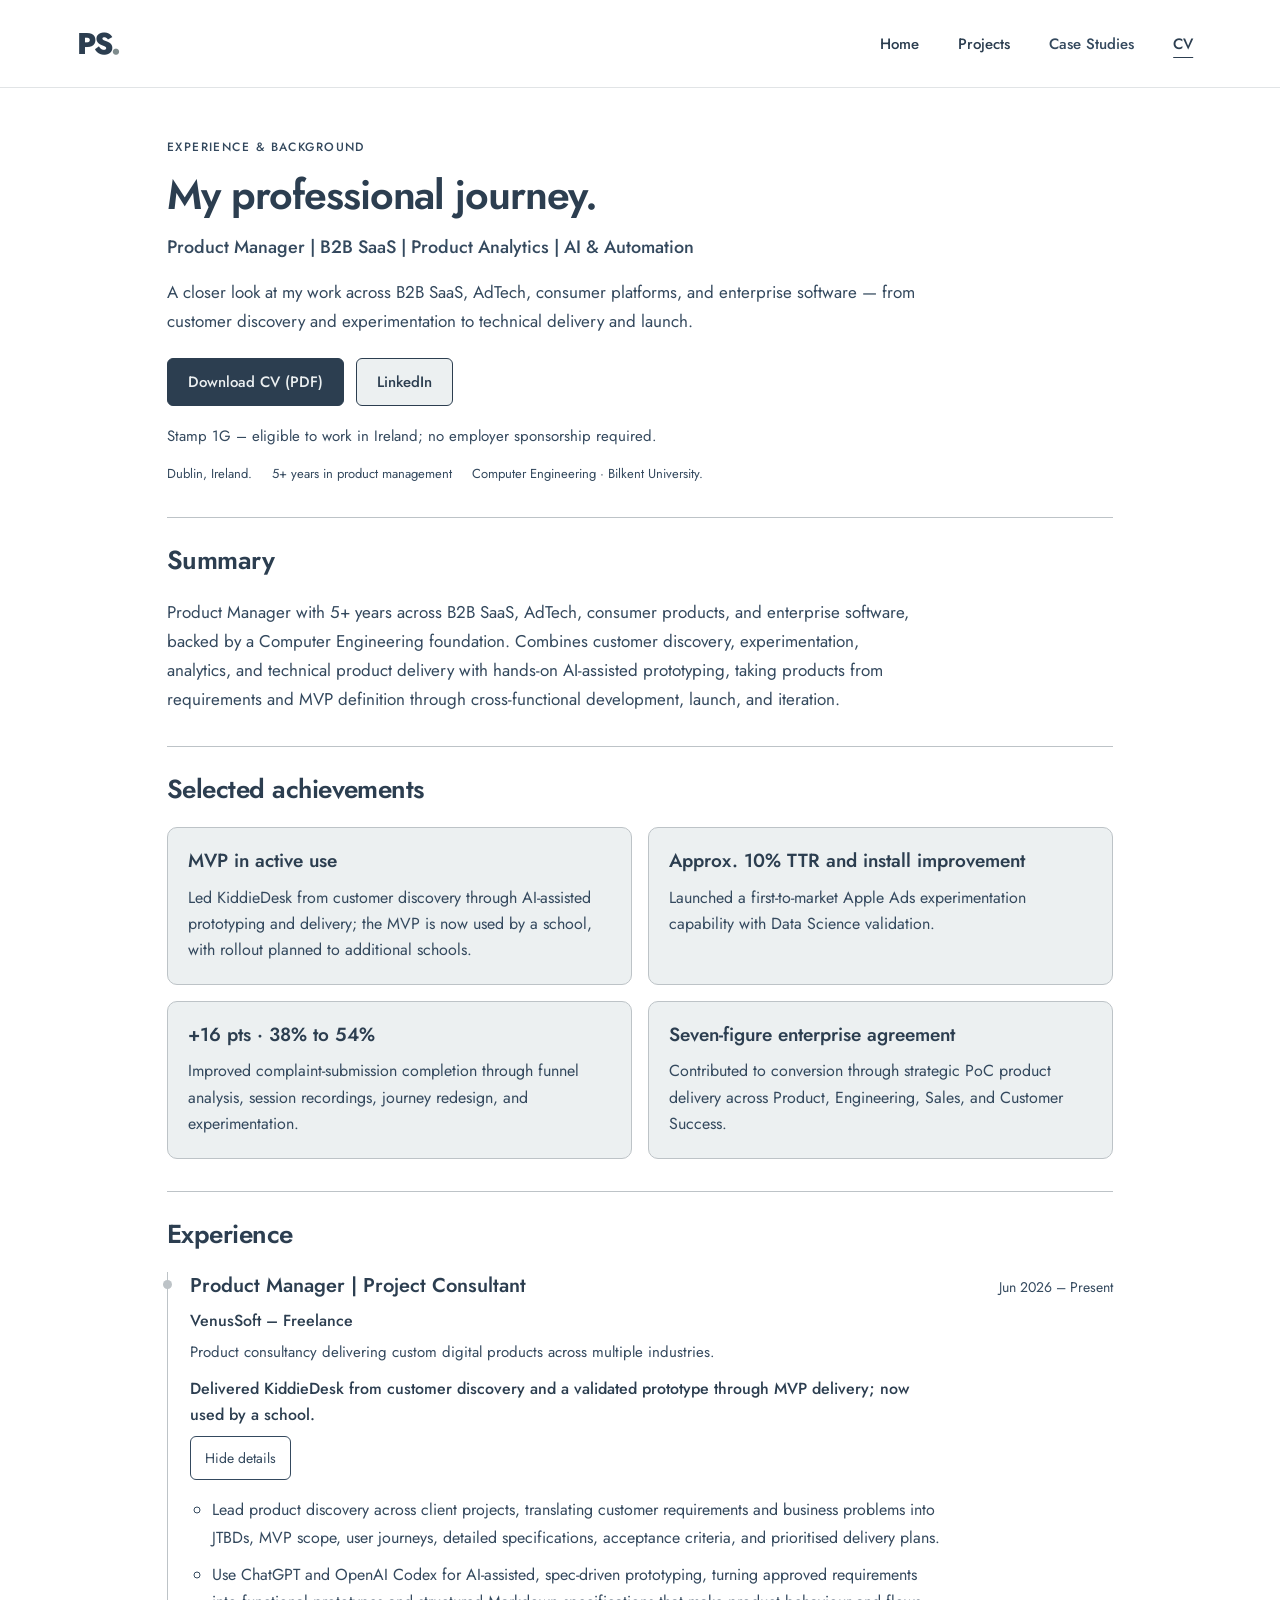
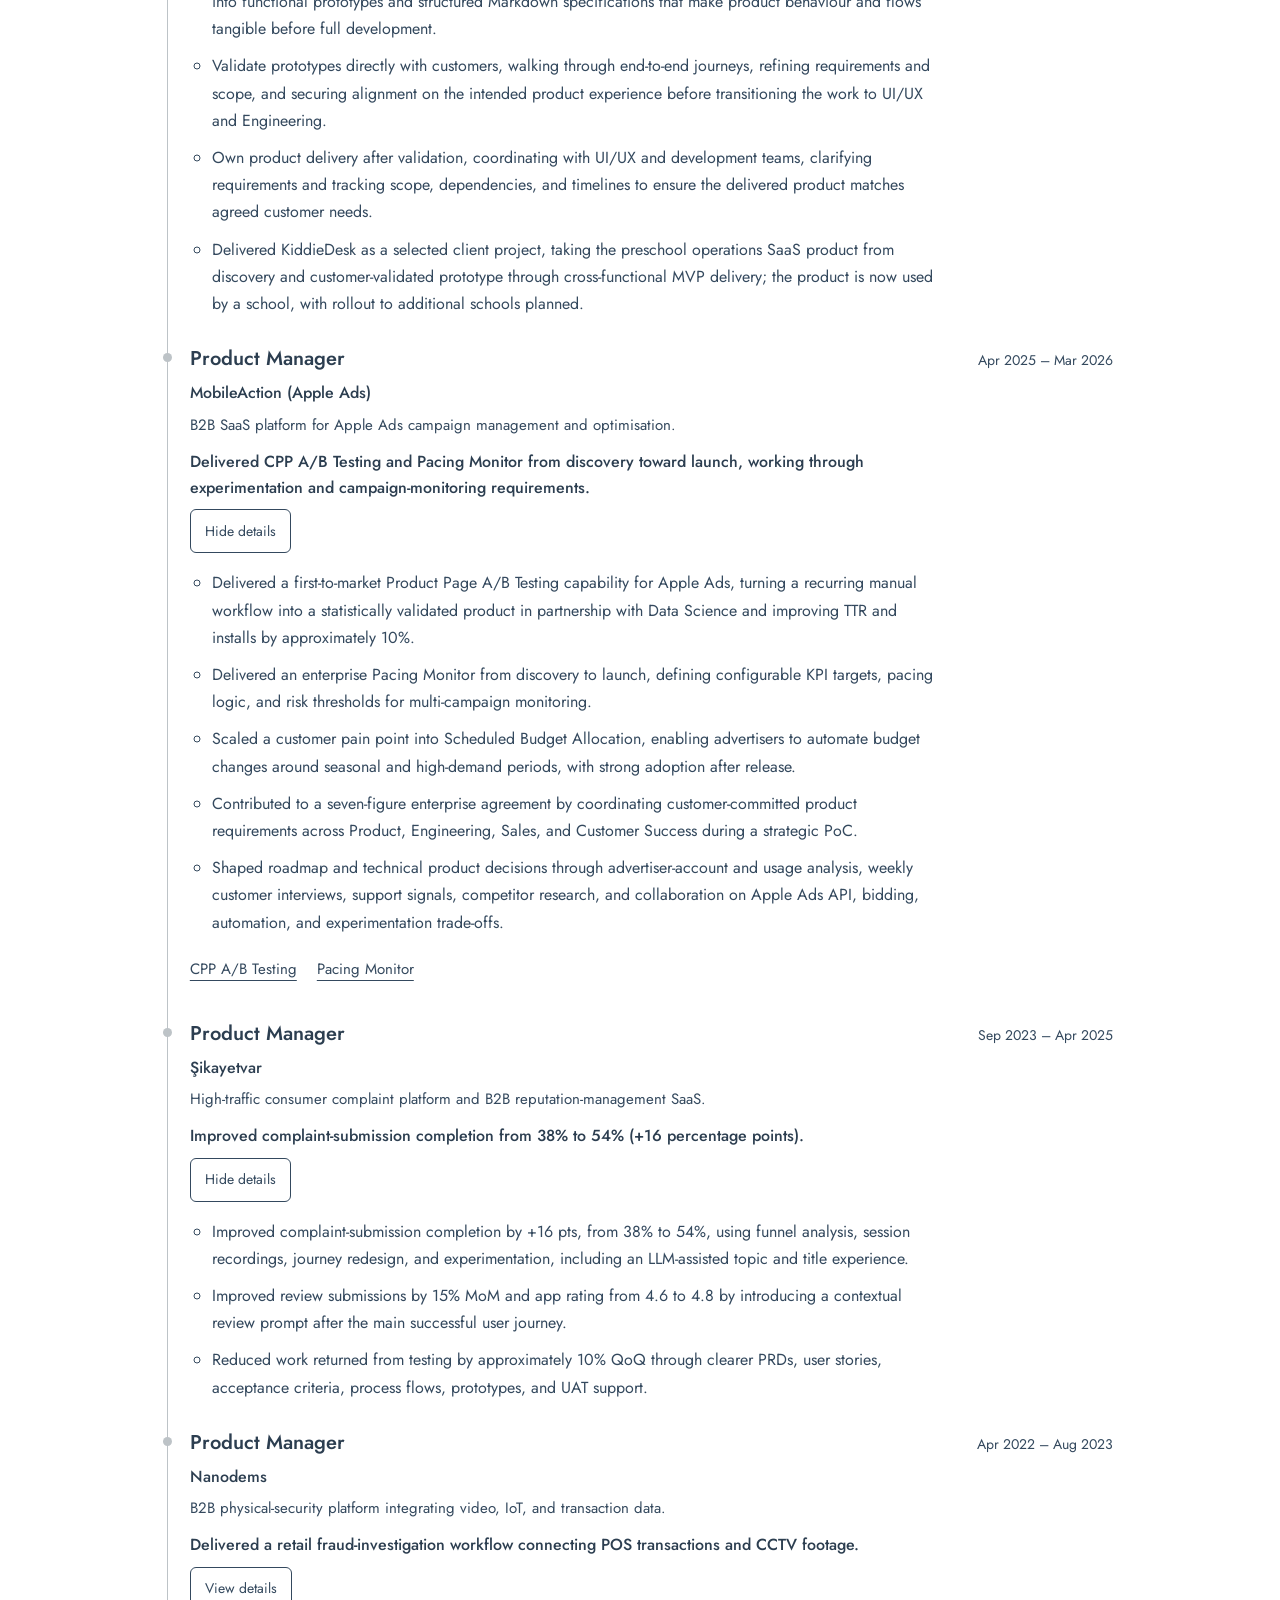
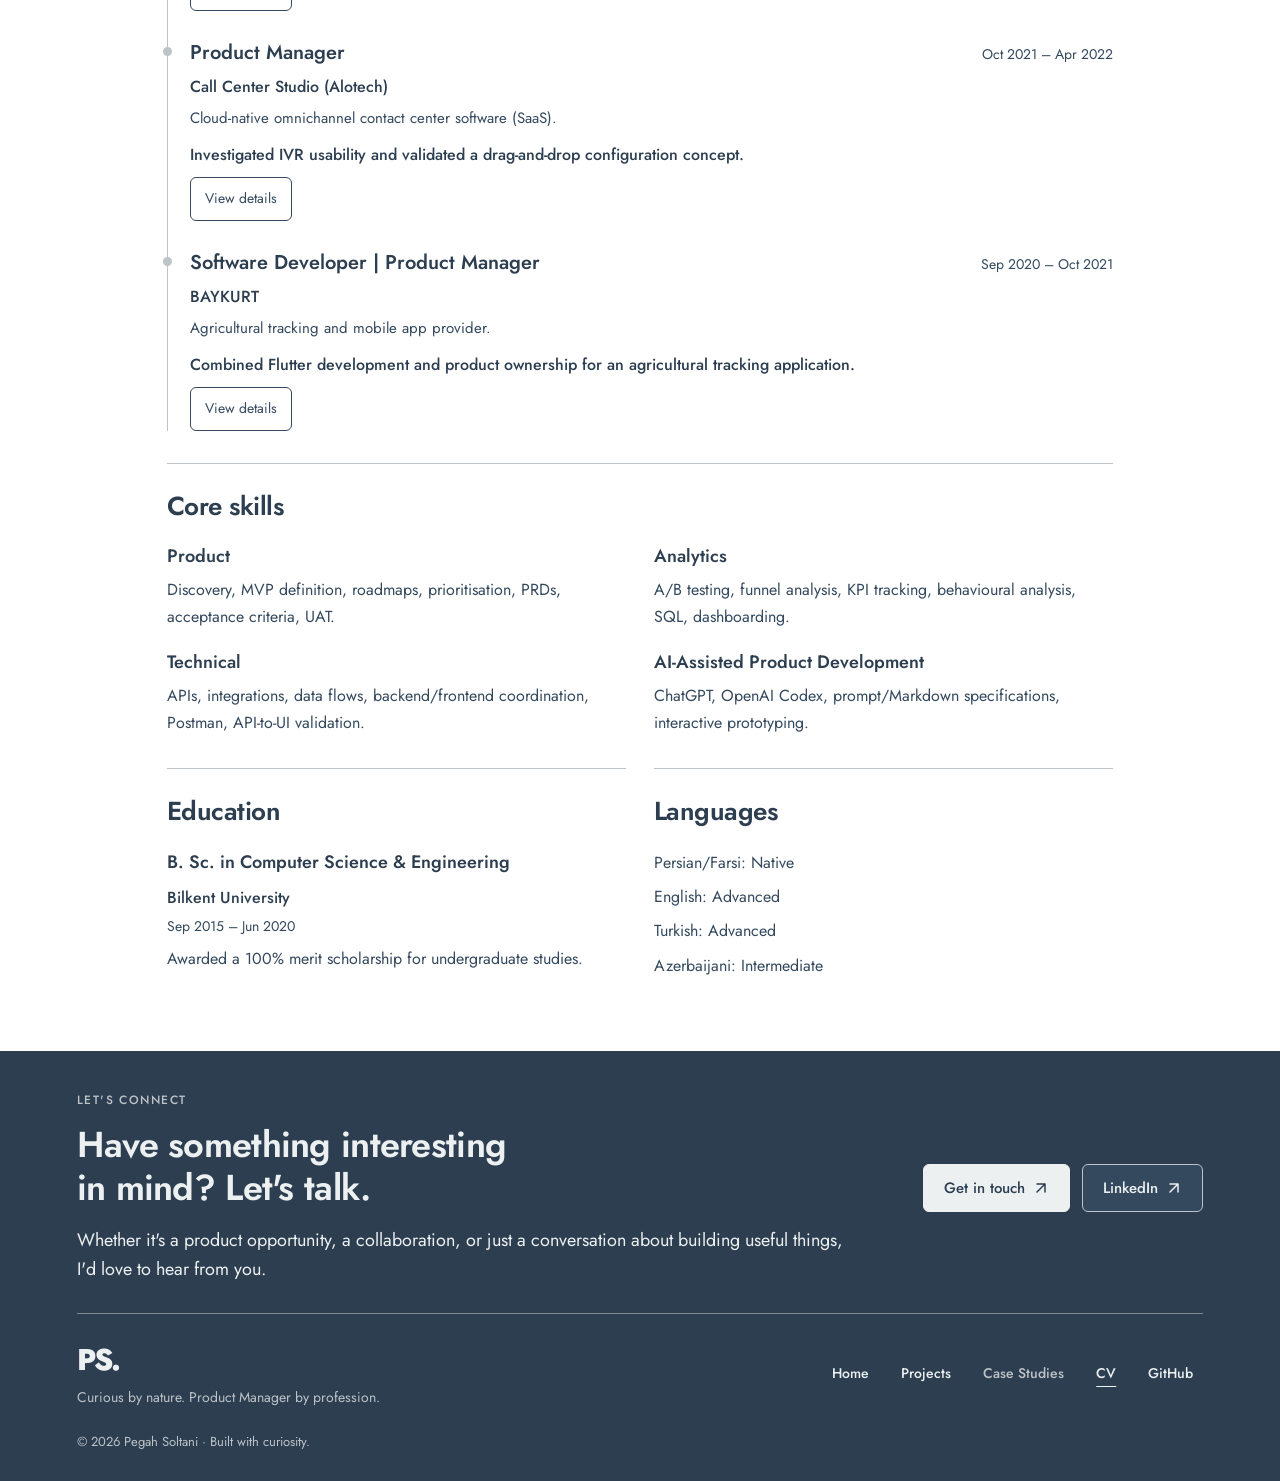
==== commit 4b457eda: "Add shared navy contact footer across portfolio routes" ====
--- a/cv/index.html
+++ b/cv/index.html
@@ -8,7 +8,9 @@
     <link rel="stylesheet" href="../assets/styles.css">
     <link rel="stylesheet" href="../assets/cv.css">
     <script type="module" src="../assets/cv.js"></script>
-  </head>
+  <link rel="stylesheet" href="../assets/site-footer.css">
+<script type="module" src="../assets/site-footer.js"></script>
+</head>
   <body>
     <a class="skip-link" href="#main">Skip to content</a>
     <header class="site-header">
@@ -72,5 +74,6 @@
         </section>
       </div>
     </main>
-  </body>
+  <div data-site-footer></div>
+</body>
 </html>
--- a/assets/styles.css
+++ b/assets/styles.css
@@ -6,17 +6,24 @@
   font-display: swap;
 }
 :root {
-  --color-midnight: #22223B;
-  --color-slate: #4A4E69;
-  --color-mauve: #9A8C98;
-  --color-rose: #C9ADA7;
-  --color-ivory: #F2E9E4;
+  --color-navy: #2C3E50;
+  --color-slate: #34495E;
+  --color-sage-gray: #7F8C8D;
+  --color-silver: #BDC3C7;
+  --color-cloud: #ECF0F1;
   --color-white: #FFFFFF;
-  --color-midnight-rgb: 34 34 59;
-  --color-ivory-rgb: 242 233 228;
-  --color-border: rgb(154 140 152 / 30%);
-  --color-ivory-hover: color-mix(in srgb, var(--color-ivory) 80%, var(--color-rose));
-  color-scheme: light; font-family: Jost, Futura, "Century Gothic", sans-serif; color: var(--color-midnight); background: var(--color-white); --cpp-purple: var(--color-slate); --pacing-teal: var(--color-slate); --surface-border: var(--color-border); --media-shadow: 0 14px 32px -22px rgb(var(--color-midnight-rgb) / 40%); }
+  /* Compatibility aliases keep every existing page on the shared palette. */
+  --color-midnight: var(--color-navy);
+  --color-mauve: var(--color-sage-gray);
+  --color-rose: var(--color-silver);
+  --color-ivory: var(--color-cloud);
+  --color-midnight-rgb: 44 62 80;
+  --color-ivory-rgb: 236 240 241;
+  /* Preserve the exact appearance of existing shadows. */
+  --shadow-rgb: 34 34 59;
+  --color-border: rgb(189 195 199 / 45%);
+  --color-ivory-hover: color-mix(in srgb, var(--color-cloud) 80%, var(--color-silver));
+  color-scheme: light; font-family: Jost, Futura, "Century Gothic", sans-serif; color: var(--color-midnight); background: var(--color-white); --cpp-purple: var(--color-slate); --pacing-teal: var(--color-slate); --surface-border: var(--color-border); --media-shadow: 0 14px 32px -22px rgb(var(--shadow-rgb) / 40%); }
 * { box-sizing: border-box; }
 body { margin: 0; }
 a { color: var(--color-slate); text-underline-offset: 6px; }
@@ -25,18 +32,18 @@
 .skip-link { position: absolute; top: -80px; left: 20px; padding: 12px; background: white; z-index: 20; }
 .skip-link:focus { top: 12px; }
 .site-header { max-width: 1440px; margin: auto; padding: 22px 6%; display: flex; align-items: center; justify-content: space-between; gap: 20px; border-bottom: 1px solid var(--surface-border); margin-bottom: 22px; }
-.wordmark { font-weight: 800; font-size: 30px; text-decoration: none; letter-spacing: -2px; }
+.wordmark { color: var(--color-navy); font-weight: 800; font-size: 30px; text-decoration: none; letter-spacing: -2px; }
 .wordmark span { color: var(--color-mauve); }
 nav { display: flex; gap: clamp(4px, 1.5vw, 20px); flex-wrap: wrap; font-size: 15px; font-weight: 500; min-width: 0; }
 nav > * { padding: 7px 10px; border-radius: 6px; }
-nav a { text-decoration: none; transition: background .18s ease; }
+nav a { color: var(--color-navy); text-decoration: none; transition: background .18s ease; }
 nav a:hover { background: var(--color-ivory); }
 nav a[aria-current="page"] { text-decoration: underline; text-decoration-thickness: 1px; text-underline-offset: 8px; }
 nav [aria-disabled] { color: var(--color-slate); }
 main { max-width: 1440px; margin: auto; }
-.hero { position: relative; isolation: isolate; min-height: 470px; display: grid; grid-template-columns: minmax(0, 1fr) minmax(230px, .45fr); align-items: start; gap: 44px; padding: 72px 5%; margin: 0 3%; background: var(--color-ivory); color: var(--color-midnight); overflow: hidden; border-radius: 14px; box-shadow: 0 20px 48px -30px rgb(var(--color-midnight-rgb) / 65%); }
+.hero { position: relative; isolation: isolate; min-height: 470px; display: grid; grid-template-columns: minmax(0, 1fr) minmax(230px, .45fr); align-items: start; gap: 44px; padding: 72px 5%; margin: 0 3%; background: var(--color-navy); color: var(--color-cloud); overflow: hidden; border-radius: 14px; box-shadow: 0 20px 48px -30px rgb(var(--shadow-rgb) / 65%); }
 .city-photo { position: absolute; inset: 0; width: 100%; height: 100%; object-fit: cover; object-position: var(--city-position, center); z-index: -3; }
-.hero-shade { position: absolute; inset: 0; z-index: -1; background: linear-gradient(90deg, rgb(var(--color-ivory-rgb) / 96%), rgb(var(--color-ivory-rgb) / 92%)); }
+.hero-shade { position: absolute; inset: 0; z-index: -1; background: transparent; }
 .hero-copy { padding: 6px 0; }
 h1 { color: var(--color-midnight); margin: 0 0 18px; font-size: clamp(30px, 3.3vw, 46px); line-height: 1.2; font-weight: 550; letter-spacing: -.025em; }
 .hero-introduction, .hero-title { margin: 0; font-size: 18px; font-weight: 400; line-height: 1.6; }
@@ -45,7 +52,7 @@
 .profile { text-align: center; width: min(100%, 310px); justify-self: end; }
 .portrait-placeholder { min-height: 210px; background: var(--color-ivory); display: grid; align-content: center; padding: 28px; color: var(--color-slate); font-size: 17px; line-height: 1.7; }
 .portrait-placeholder small { font-size: 13px; }
-.portrait-photo { width: 100%; aspect-ratio: 1; object-fit: cover; object-position: 38% 50%; border-radius: 50%; display: block; border: 3px solid rgb(var(--color-ivory-rgb) / 75%); box-shadow: 0 12px 36px rgb(var(--color-midnight-rgb) / 28%); }
+.portrait-photo { width: 100%; aspect-ratio: 1; object-fit: cover; object-position: 38% 50%; border-radius: 50%; display: block; border: 3px solid rgb(var(--color-ivory-rgb) / 75%); box-shadow: 0 12px 36px rgb(var(--shadow-rgb) / 28%); }
 .contact-links { list-style: none; padding: 0; margin: 20px 0 0; display: flex; justify-content: center; flex-wrap: wrap; gap: 18px; font-size: 14px; }
 .contact-links [aria-disabled] { color: var(--color-slate); }
 .contact-placeholder { font-size: 12px; color: var(--color-slate); margin: 10px 0 0; }
@@ -57,8 +64,8 @@
 .home-content p, .project-content p { font-size: 19px; font-weight: 400; line-height: 1.7; margin: 0 0 18px; color: var(--color-slate); }
 .about-section { max-width: 930px; }
 .featured-projects { display: grid; grid-template-columns: minmax(0, 1fr) minmax(0, 1fr); column-gap: 15%; row-gap: 36px; }
-.project-panel { display: grid; min-height: 190px; padding: 24px; place-items: center; text-align: center; border: 1px solid var(--surface-border); border-radius: 10px; background: var(--color-ivory); font-size: 26px; font-weight: 550; text-decoration: none; box-shadow: 0 10px 28px -18px rgb(var(--color-midnight-rgb) / 45%); transition: background .18s ease, transform .18s ease, box-shadow .18s ease; }
-.project-panel:hover { background: var(--color-ivory-hover); transform: translateY(-3px); box-shadow: 0 18px 36px -20px rgb(var(--color-midnight-rgb) / 50%); }
+.project-panel { display: grid; min-height: 190px; padding: 24px; place-items: center; text-align: center; border: 1px solid var(--surface-border); border-radius: 10px; background: var(--color-ivory); font-size: 26px; font-weight: 550; text-decoration: none; box-shadow: 0 10px 28px -18px rgb(var(--shadow-rgb) / 45%); transition: background .18s ease, transform .18s ease, box-shadow .18s ease; }
+.project-panel:hover { background: var(--color-ivory-hover); transform: translateY(-3px); box-shadow: 0 18px 36px -20px rgb(var(--shadow-rgb) / 50%); }
 .project-panel[data-theme="catalyst-purple"] { background: var(--color-ivory); color: var(--color-midnight); border-color: var(--color-border); font-weight: 600; }
 .project-panel[data-theme="catalyst-purple"]:hover { background: var(--color-ivory-hover); }
 .project-panel[data-theme="pacing-teal"] { background: var(--color-ivory); color: var(--color-midnight); border-color: var(--color-border); font-weight: 600; }
--- a/assets/cv.css
+++ b/assets/cv.css
@@ -1,5 +1,5 @@
 /* Hybrid web CV. All selectors are confined to the existing CV route. */
-.cv-page { max-width: 1100px; padding: 28px 6% 64px; color: var(--color-midnight); }
+.cv-page { max-width: 1100px; padding: 28px 6% 64px; color: var(--color-navy); }
 .cv-page p, .cv-page li { color: var(--color-slate); font-size: 17px; line-height: 1.7; }
 .cv-page p { margin: 0 0 14px; }
 .cv-page h2 { font-size: 26px; font-weight: 600; margin: 0 0 22px; }
@@ -11,32 +11,32 @@
 .cv-page .cv-subtitle { font-size: 18px; font-weight: 500; line-height: 1.6; margin-bottom: 16px; }
 .cv-lead, .cv-summary p { max-width: 75ch; }
 .cv-actions { display: flex; flex-wrap: wrap; gap: 12px; margin: 22px 0 18px; }
-.cv-actions a { display: inline-flex; align-items: center; justify-content: center; min-height: 44px; padding: 12px 20px; border-radius: 6px; font-size: 15px; font-weight: 500; text-decoration: none; border: 1px solid var(--color-midnight); }
-.cv-actions .cv-download { color: var(--color-ivory); background: var(--color-midnight); }
+.cv-actions a { display: inline-flex; align-items: center; justify-content: center; min-height: 44px; padding: 12px 20px; border-radius: 6px; font-size: 15px; font-weight: 500; text-decoration: none; border: 1px solid var(--color-navy); }
+.cv-actions .cv-download { color: var(--color-cloud); background: var(--color-navy); }
 .cv-download:hover { background: var(--color-slate); }
-.cv-linkedin { background: var(--color-ivory); }
+.cv-actions .cv-linkedin { background: var(--color-cloud); color: var(--color-navy); }
 .cv-linkedin:hover { background: var(--color-ivory-hover); }
 .cv-page .cv-eligibility { font-size: 15px; line-height: 1.6; margin-bottom: 16px; }
 .cv-metadata { display: flex; flex-wrap: wrap; gap: 8px 20px; list-style: none; padding: 0; margin: 0; }
 .cv-page .cv-metadata li { font-size: 13px; line-height: 1.6; }
-.cv-section { margin-top: 32px; padding-top: 26px; border-top: 1px solid var(--color-border); }
+.cv-section { margin-top: 32px; padding-top: 26px; border-top: 1px solid var(--color-silver); }
 .cv-achievements { display: grid; grid-template-columns: repeat(2, minmax(0, 1fr)); gap: 16px; }
-.cv-achievement { padding: 20px; background: var(--color-ivory); border: 1px solid var(--color-border); border-radius: 10px; }
+.cv-achievement { padding: 20px; background: var(--color-cloud); border: 1px solid var(--color-silver); border-radius: 10px; }
 .cv-achievement h3 { font-size: 19px; font-weight: 550; }
 .cv-achievement p { font-size: 16px; line-height: 1.65; margin: 0; }
-.cv-timeline { list-style: none; margin: 0; padding: 0 0 0 22px; border-left: 1px solid var(--color-mauve); }
+.cv-timeline { list-style: none; margin: 0; padding: 0 0 0 22px; border-left: 1px solid var(--color-silver); }
 .cv-timeline-item { position: relative; padding: 0 0 28px; }
 .cv-timeline-item:last-child { padding-bottom: 0; }
-.cv-timeline-item::before { content: ""; position: absolute; left: -27px; top: 8px; width: 9px; height: 9px; border-radius: 50%; background: var(--color-mauve); }
-.cv-timeline-item:first-child::before { background: var(--color-rose); }
+.cv-timeline-item::before { content: ""; position: absolute; left: -27px; top: 8px; width: 9px; height: 9px; border-radius: 50%; background: var(--color-silver); }
+.cv-timeline-item:first-child::before { background: var(--color-silver); }
 .cv-role-heading { display: grid; grid-template-columns: minmax(0, 1fr) auto; gap: 8px 24px; align-items: baseline; }
 .cv-role-heading h3 { margin-bottom: 6px; }
 .cv-page .cv-dates { font-size: 14px; line-height: 1.6; margin: 0 0 8px; }
-.cv-page .cv-employer { font-size: 16px; font-weight: 500; color: var(--color-midnight); margin-bottom: 6px; }
+.cv-page .cv-employer { font-size: 16px; font-weight: 500; color: var(--color-navy); margin-bottom: 6px; }
 .cv-page .cv-company-description { font-size: 15px; line-height: 1.6; margin-bottom: 12px; max-width: 75ch; }
-.cv-page .cv-role-highlight { font-size: 16px; font-weight: 500; color: var(--color-midnight); line-height: 1.65; max-width: 75ch; margin-bottom: 8px; }
+.cv-page .cv-role-highlight { font-size: 16px; font-weight: 500; color: var(--color-navy); line-height: 1.65; max-width: 75ch; margin-bottom: 8px; }
 .cv-details-toggle { display: inline-flex; align-items: center; min-height: 44px; padding: 8px 14px; border: 1px solid var(--color-slate); border-radius: 6px; background: var(--color-white); color: var(--color-slate); font: inherit; font-size: 14px; cursor: pointer; }
-.cv-details-toggle:hover { background: var(--color-ivory); }
+.cv-details-toggle:hover { background: var(--color-cloud); }
 .cv-role-details { margin-top: 16px; max-width: 75ch; }
 .cv-role-bullets { margin: 0; padding-left: 22px; }
 .cv-role-bullets li { font-size: 16px; line-height: 1.7; margin-bottom: 10px; }
@@ -48,7 +48,7 @@
 .cv-skill-group p { font-size: 16px; line-height: 1.65; margin: 0; }
 .cv-learning { display: grid; grid-template-columns: repeat(2, minmax(0, 1fr)); gap: 28px; }
 .cv-learning h3 { font-size: 18px; }
-.cv-page .cv-university { color: var(--color-midnight); font-weight: 500; margin-bottom: 4px; }
+.cv-page .cv-university { color: var(--color-navy); font-weight: 500; margin-bottom: 4px; }
 .cv-learning p { font-size: 16px; line-height: 1.65; }
 .cv-languages { list-style: none; padding: 0; margin: 0; }
 .cv-languages li { font-size: 16px; line-height: 1.65; margin-bottom: 8px; }
--- a/assets/site-footer.css
+++ b/assets/site-footer.css
@@ -0,0 +1,38 @@
+/* Shared footer only. No page sections, photographs, or screenshots are restyled. */
+.site-footer { background: var(--color-navy); color: var(--color-cloud); }
+.site-footer .footer-inner { max-width: 1440px; padding: 40px 6% 28px; margin: 0 auto; }
+.site-footer .footer-contact { display: grid; grid-template-columns: minmax(0, 1fr) auto; gap: 32px; align-items: center; }
+.site-footer .footer-contact-copy { min-width: 0; }
+.site-footer .footer-eyebrow { color: var(--color-silver); font-size: 12px; font-weight: 500; line-height: 1.5; letter-spacing: .12em; margin: 0 0 14px; }
+.site-footer .footer-headline { color: var(--color-cloud); max-width: 30ch; font-size: clamp(28px, 3vw, 36px); font-weight: 600; line-height: 1.2; text-wrap: balance; margin: 0 0 16px; }
+.site-footer .footer-description { color: var(--color-cloud); max-width: 70ch; font-size: 18px; font-weight: 400; line-height: 1.65; margin: 0; }
+.site-footer .footer-actions { display: flex; flex-wrap: wrap; gap: 12px; }
+.site-footer .footer-cta { display: inline-flex; align-items: center; justify-content: center; gap: 8px; min-height: 44px; padding: 12px 20px; border: 1px solid var(--color-cloud); border-radius: 6px; font-size: 15px; font-weight: 500; text-decoration: none; }
+.site-footer .footer-arrow-icon { width: 16px; height: 16px; fill: none; stroke: currentColor; stroke-width: 1.5; stroke-linecap: round; stroke-linejoin: round; }
+.site-footer .footer-cta-primary { background: var(--color-cloud); color: var(--color-navy); }
+.site-footer .footer-cta-primary:hover { background: var(--color-silver); }
+.site-footer .footer-cta-secondary { background: var(--color-slate); color: var(--color-cloud); border-color: var(--color-silver); }
+.site-footer .footer-cta-secondary:hover { background: var(--color-navy); }
+.site-footer .footer-bottom { display: flex; justify-content: space-between; align-items: center; flex-wrap: wrap; gap: 24px; margin-top: 28px; padding-top: 24px; border-top: 1px solid var(--color-sage-gray); }
+.site-footer .footer-wordmark { display: inline-flex; align-items: center; min-height: 44px; color: var(--color-cloud); font-size: 30px; font-weight: 800; letter-spacing: -2px; text-decoration: none; }
+.site-footer .footer-tagline { color: var(--color-silver); font-size: 14px; line-height: 1.6; margin: 4px 0 0; max-width: 44ch; }
+.site-footer .footer-navigation { display: flex; align-items: center; justify-content: flex-end; flex-wrap: wrap; gap: 4px 12px; font-size: 14px; font-weight: 500; max-width: none; }
+.site-footer .footer-navigation > * { display: inline-flex; align-items: center; min-height: 44px; padding: 8px 10px; border-radius: 6px; }
+.site-footer .footer-navigation a { color: var(--color-cloud); transition: background 180ms ease; }
+.site-footer .footer-navigation a:hover { background: var(--color-slate); }
+.site-footer .footer-navigation [aria-disabled] { color: var(--color-silver); }
+.site-footer .footer-copyright { color: var(--color-silver); font-size: 13px; line-height: 1.6; margin: 24px 0 0; }
+.site-footer a:focus-visible { outline: 3px solid var(--color-cloud); outline-offset: 4px; }
+@media (max-width: 900px) {
+  .site-footer .footer-contact { grid-template-columns: minmax(0, 1fr); gap: 22px; }
+}
+@media (max-width: 700px) {
+  .site-footer .footer-inner { padding: 32px 8% 24px; }
+  .site-footer .footer-description { font-size: 17px; }
+  .site-footer .footer-bottom { align-items: flex-start; flex-direction: column; gap: 18px; }
+  .site-footer .footer-navigation { justify-content: flex-start; gap: 4px 6px; }
+  .site-footer .footer-navigation > * { padding: 8px 6px; }
+  .site-footer .footer-actions { width: 100%; }
+  .site-footer .footer-cta { flex: 1 1 150px; }
+}
+@media (prefers-reduced-motion: reduce) { .site-footer .footer-navigation a { transition: none; } }
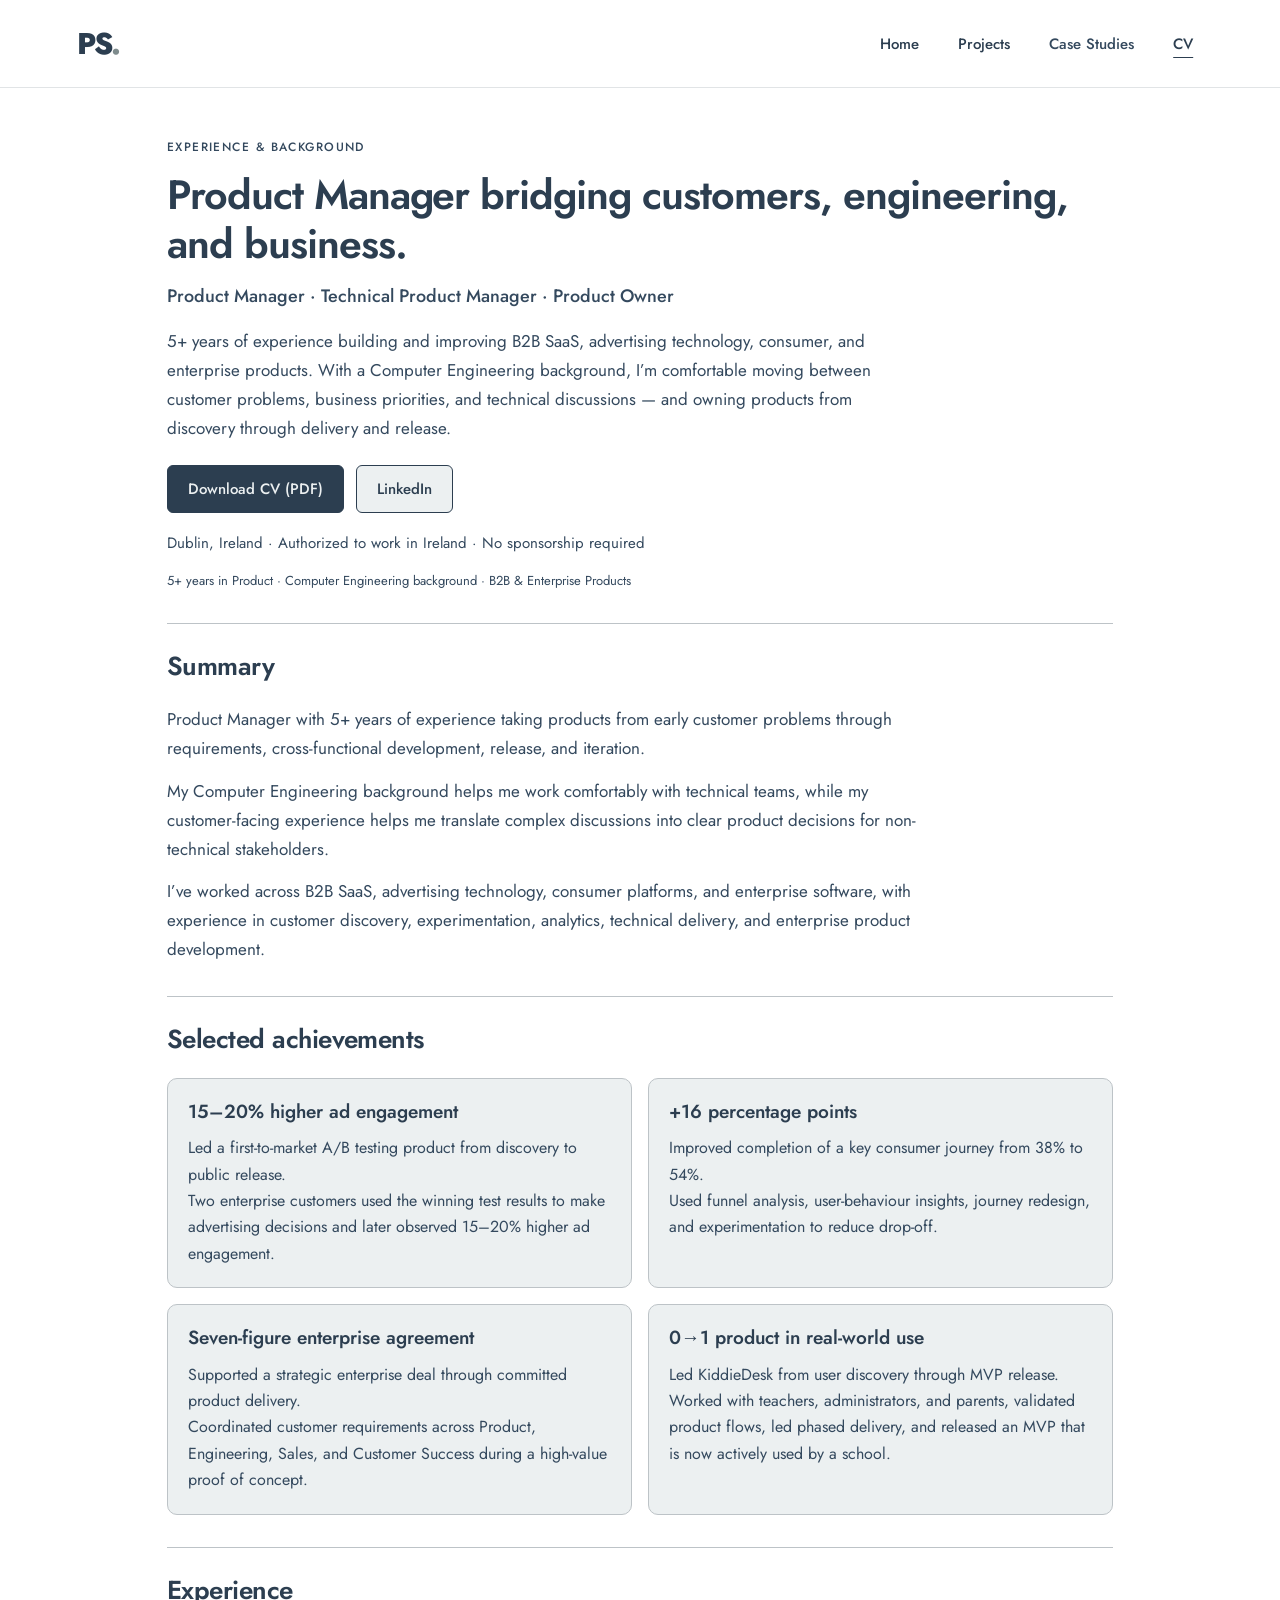
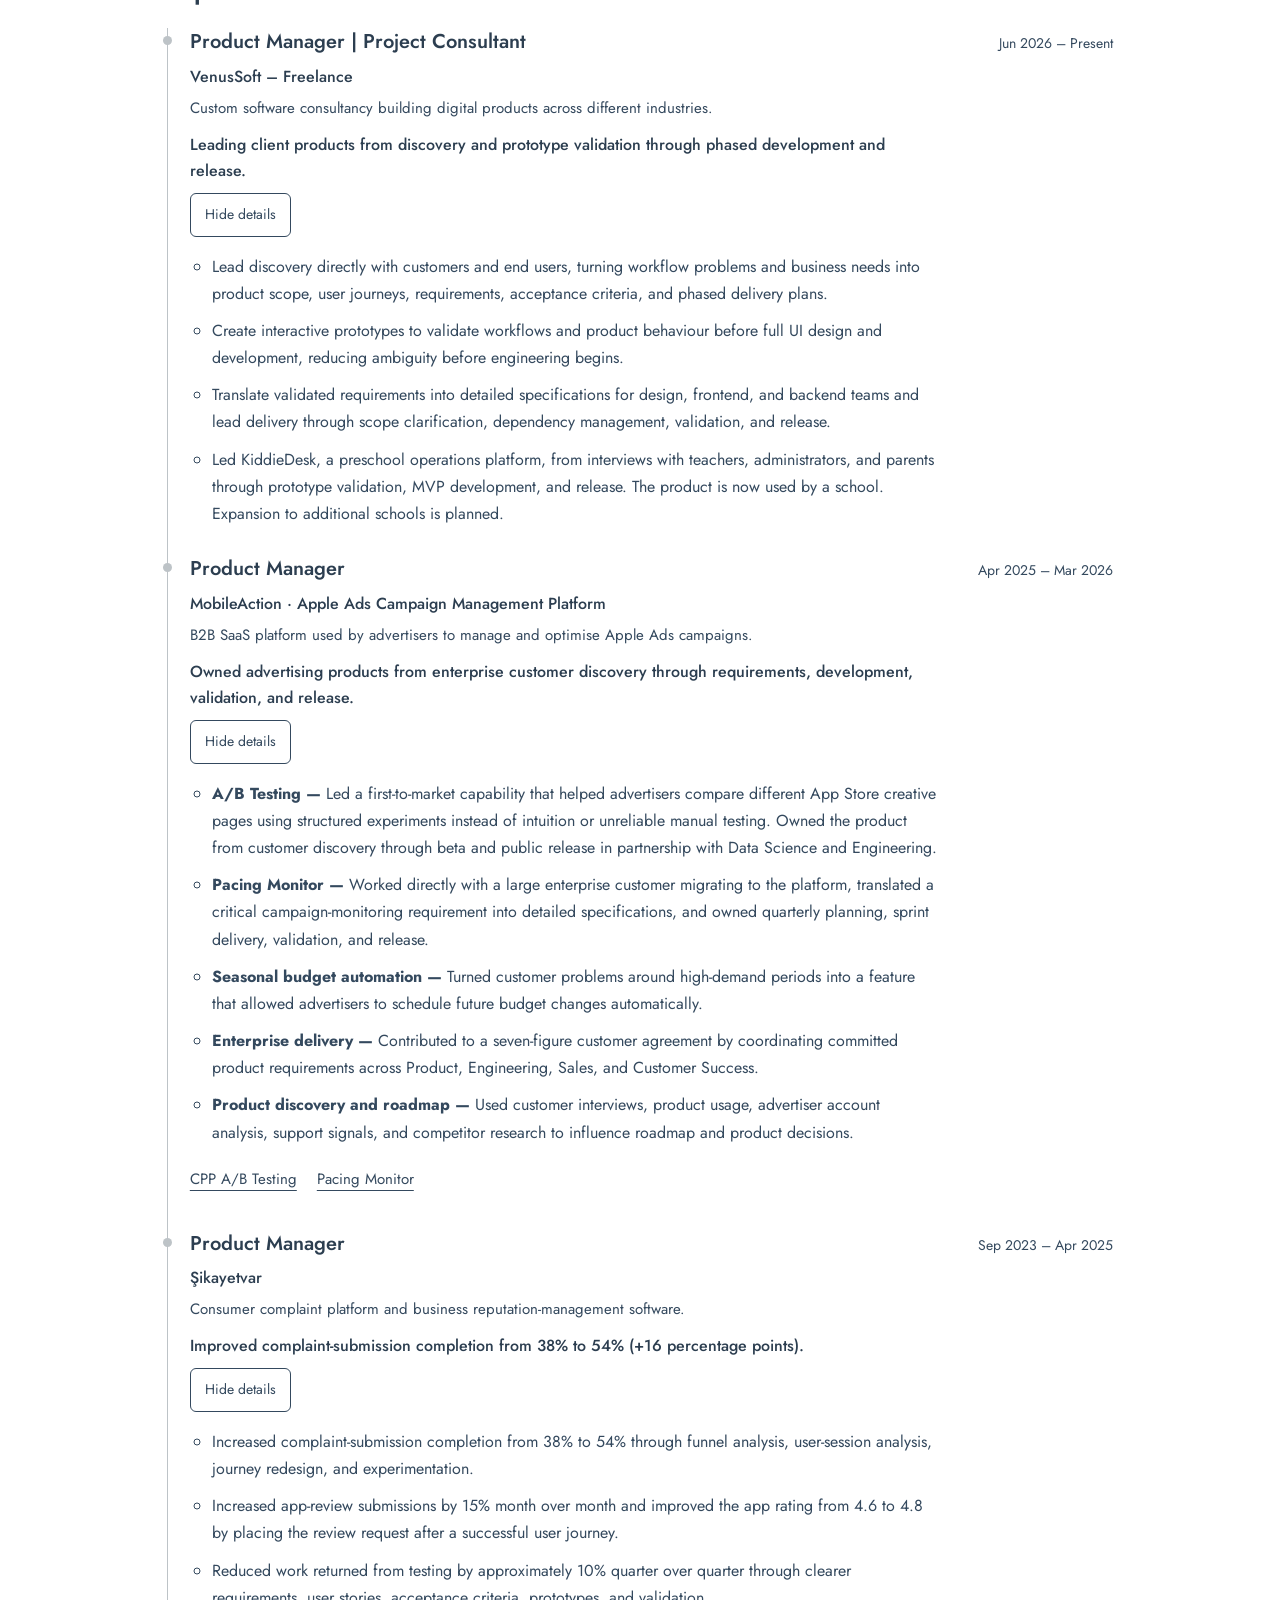
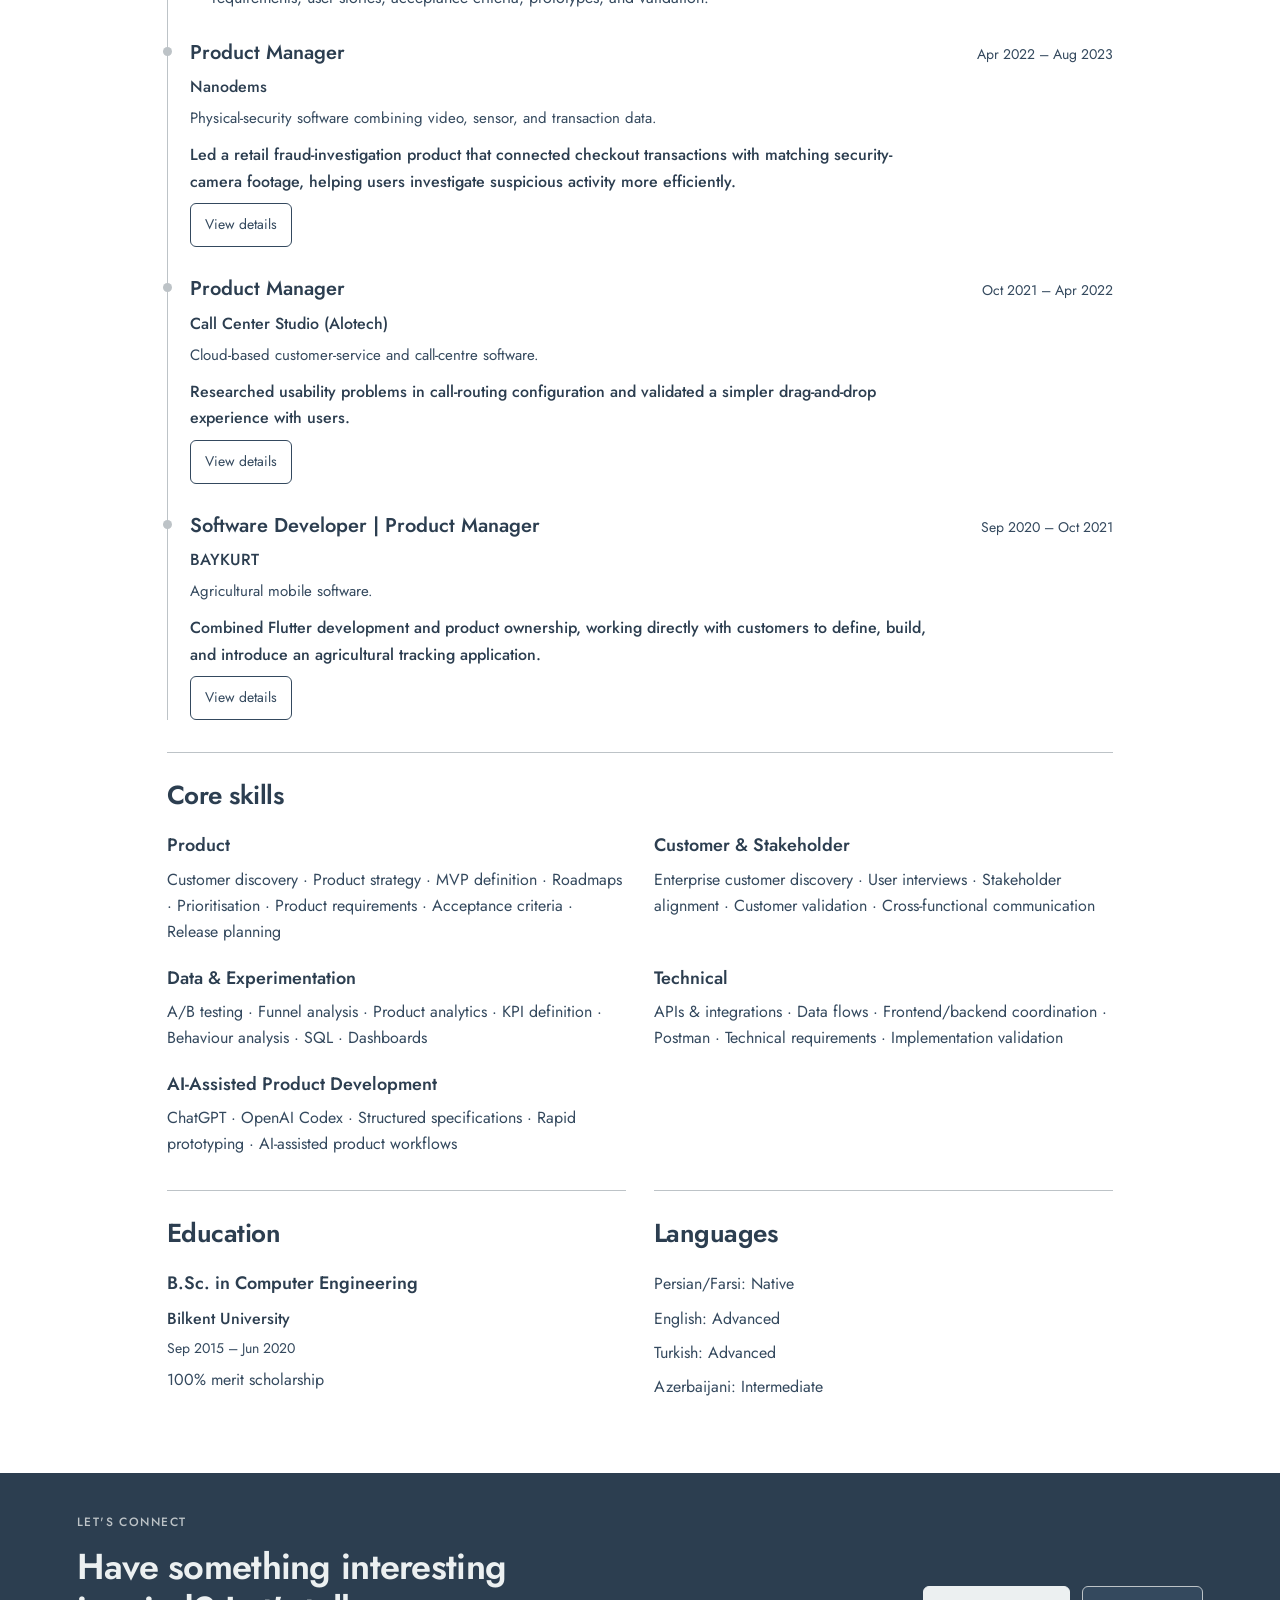
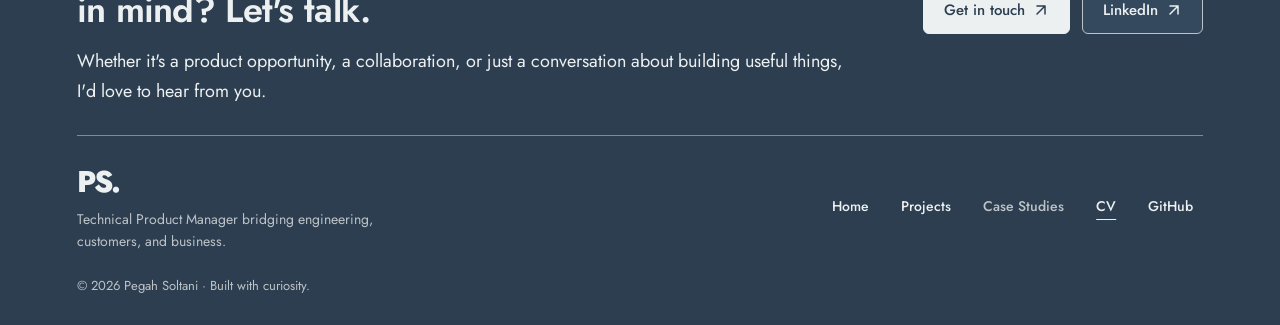
==== commit 5d051619: "Rewrite web CV for recruiter clarity and product ownership" ====
--- a/cv/index.html
+++ b/cv/index.html
@@ -25,23 +25,23 @@
     <main id="main" class="cv-page">
       <header class="cv-introduction" aria-labelledby="cv-title">
         <p class="cv-eyebrow">EXPERIENCE &amp; BACKGROUND</p>
-        <h1 id="cv-title">My professional journey.</h1>
-        <p class="cv-subtitle">Product Manager | B2B SaaS | Product Analytics | AI &amp; Automation</p>
-        <p class="cv-lead">A closer look at my work across B2B SaaS, AdTech, consumer platforms, and enterprise software — from customer discovery and experimentation to technical delivery and launch.</p>
+        <h1 id="cv-title">Product Manager bridging customers, engineering, and business.</h1>
+        <p class="cv-subtitle">Product Manager · Technical Product Manager · Product Owner</p>
+        <p class="cv-lead">5+ years of experience building and improving B2B SaaS, advertising technology, consumer, and enterprise products. With a Computer Engineering background, I’m comfortable moving between customer problems, business priorities, and technical discussions — and owning products from discovery through delivery and release.</p>
         <div class="cv-actions" aria-label="Résumé and professional profile">
           <a class="cv-download" href="../assets/Pegah-Soltani-CV.pdf" download="Pegah-Soltani-CV.pdf">Download CV (PDF)</a>
           <a class="cv-linkedin" href="https://www.linkedin.com/in/pegahsoltani" target="_blank" rel="noopener noreferrer">LinkedIn</a>
         </div>
-        <p class="cv-eligibility">Stamp 1G – eligible to work in Ireland; no employer sponsorship required.</p>
+        <p class="cv-eligibility">Dublin, Ireland · Authorized to work in Ireland · No sponsorship required</p>
         <ul class="cv-metadata" aria-label="Professional background">
-          <li>Dublin, Ireland.</li>
-          <li>5+ years in product management</li>
-          <li>Computer Engineering · Bilkent University.</li>
+          <li>5+ years in Product · Computer Engineering background · B2B &amp; Enterprise Products</li>
         </ul>
       </header>
       <section class="cv-section cv-summary" aria-labelledby="cv-summary">
         <h2 id="cv-summary">Summary</h2>
-        <p>Product Manager with 5+ years across B2B SaaS, AdTech, consumer products, and enterprise software, backed by a Computer Engineering foundation. Combines customer discovery, experimentation, analytics, and technical product delivery with hands-on AI-assisted prototyping, taking products from requirements and MVP definition through cross-functional development, launch, and iteration.</p>
+        <p>Product Manager with 5+ years of experience taking products from early customer problems through requirements, cross-functional development, release, and iteration.</p>
+        <p>My Computer Engineering background helps me work comfortably with technical teams, while my customer-facing experience helps me translate complex discussions into clear product decisions for non-technical stakeholders.</p>
+        <p>I’ve worked across B2B SaaS, advertising technology, consumer platforms, and enterprise software, with experience in customer discovery, experimentation, analytics, technical delivery, and enterprise product development.</p>
       </section>
       <section class="cv-section" aria-labelledby="cv-achievements">
         <h2 id="cv-achievements">Selected achievements</h2>
@@ -58,10 +58,10 @@
       <div class="cv-learning">
         <section class="cv-section" aria-labelledby="cv-education">
           <h2 id="cv-education">Education</h2>
-          <h3>B. Sc. in Computer Science &amp; Engineering</h3>
+          <h3>B.Sc. in Computer Engineering</h3>
           <p class="cv-university">Bilkent University</p>
           <p class="cv-dates">Sep 2015 – Jun 2020</p>
-          <p>Awarded a 100% merit scholarship for undergraduate studies.</p>
+          <p>100% merit scholarship</p>
         </section>
         <section class="cv-section" aria-labelledby="cv-languages">
           <h2 id="cv-languages">Languages</h2>
--- a/assets/styles.css
+++ b/assets/styles.css
@@ -6,6 +6,7 @@
   font-display: swap;
 }
 :root {
+  --radius-panel: 14px;
   --color-navy: #2C3E50;
   --color-slate: #34495E;
   --color-sage-gray: #7F8C8D;
